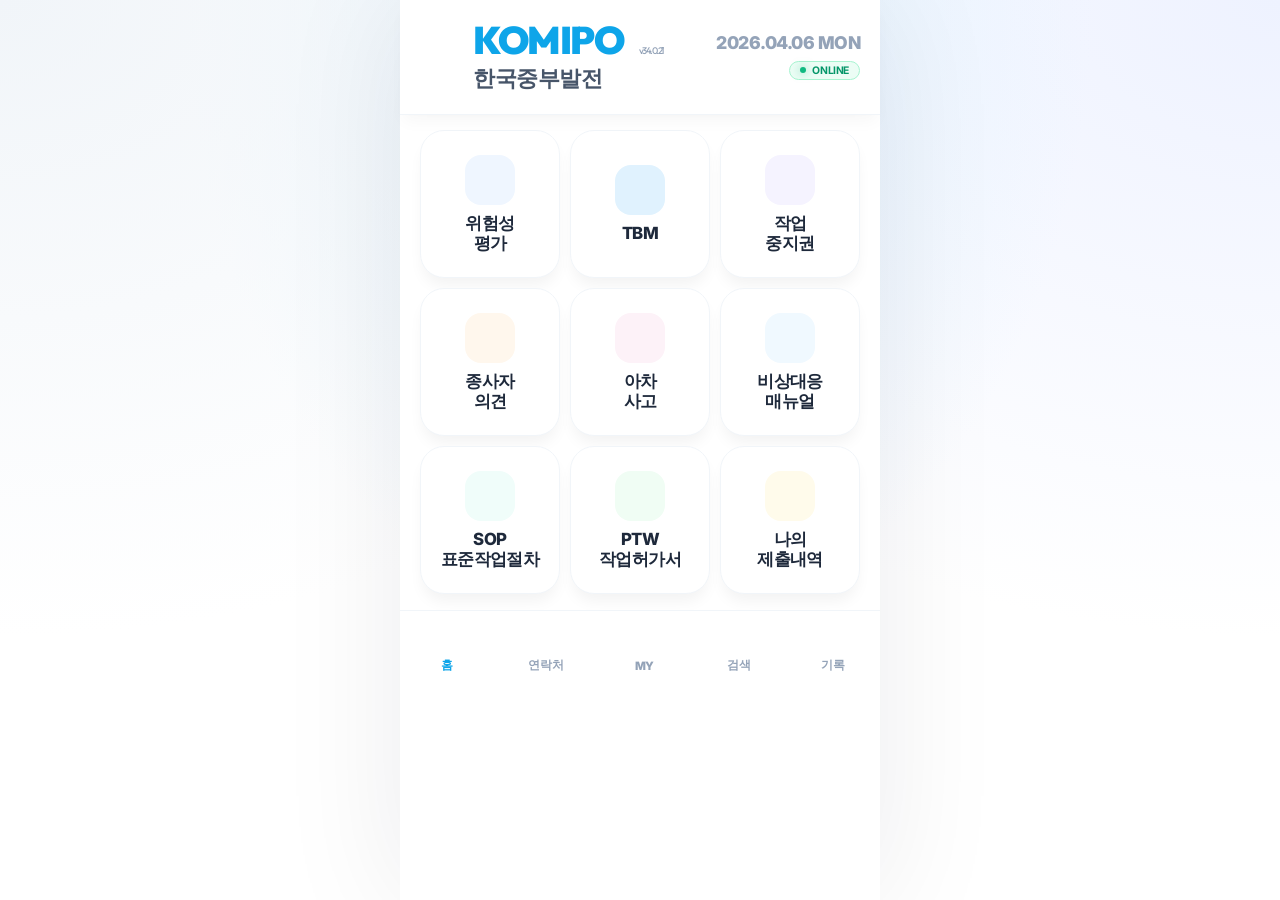
==== index.html @ 13772a58 "Fix: Duplicate preview items, logo alignment, and 9-card layout (v33.9.1)" ====
<!DOCTYPE html>
<html lang="ko">
<head>
    <meta charset="UTF-8">
    <meta name="viewport" content="width=device-width, initial-scale=1.0, maximum-scale=1.0, user-scalable=no">
    <title>KOMIPO | 스마트 안전 점검 시스템</title>
    
    <!-- SEO & Branding -->
    <meta name="description" content="한국중부발전 스마트 안전 점검 및 위험성 평가 시스템">
    <meta property="og:title" content="KOMIPO 스마트 안전 점검">
    <meta property="og:description" content="현장 중심의 실시간 위험성 평가 및 안전 조치 확인 시스템">
    <meta property="og:image" content="https://jungbu.vercel.app/assets/icon.png">
    <meta property="og:url" content="https://jungbu.vercel.app/">
    <meta name="theme-color" content="#00aeef">

    <!-- Icons -->
    <link rel="icon" type="image/png" href="assets/icon.png">
    <link rel="apple-touch-icon" href="assets/icon.png">

    <!-- Google Fonts -->
    <link href="https://fonts.googleapis.com/css2?family=Inter:wght@400;600&family=Outfit:wght@500;700&display=swap" rel="stylesheet">
    
    <!-- Lucide Icons -->
    <script src="https://unpkg.com/lucide@latest"></script>
    
    <!-- Signature Pad -->
    <script src="https://cdn.jsdelivr.net/npm/signature_pad@4.0.0/dist/signature_pad.umd.min.js"></script>
    
    <!-- PDF Export -->
    <script src="https://cdnjs.cloudflare.com/ajax/libs/html2pdf.js/0.10.1/html2pdf.bundle.min.js"></script>
    
    <link rel="stylesheet" href="style.css?v=33.9.1">
    <script src="app.js?v=33.9.1"></script>
</head>
<body>

    <div class="app-shell">
        <div class="mobile-frame">
            <!-- Header (Full Restoration v34.0.2) -->
            <header class="doing-header">
                <!-- Sync Loader Bar -->
                <div id="sync-status-area" class="sync-status-area">
                    <div id="sync-progress-bar" class="sync-progress-bar"></div>
                </div>
                
                <div class="logo-area" style="margin-left: 0;">
                    <h1 class="logo-main">KOMIPO <span class="header-v-label">v34.0.21</span></h1>
                    <p class="logo-sub">한국중부발전</p>
                </div>
                
                <div class="status-panel" style="display: flex; flex-direction: column; align-items: flex-end; gap: 8px;">
                    <div class="header-date" style="font-size: 1.1rem; font-weight: 850; color: #94a3b8; letter-spacing: -0.5px;">2026.04.06 MON</div>
                    <div id="status-indicator" class="status-indicator online">
                        <div class="dot"></div>
                        <span id="status-text">ONLINE</span>
                    </div>
                </div>
            </header>

            <!-- Main Content -->
            <main id="app">
            
            <!-- Progress Tracker -->
            <div id="stepper" class="stepper-container" style="display: none;">
                <div class="step-progress-bar">
                    <div class="progress-fill" id="progress-fill"></div>
                </div>
                <div class="step-nodes">
                    <div class="step-node active" data-step="1"><span>1</span><label>작업</label></div>
                    <div class="step-node" data-step="2"><span>2</span><label>위험</label></div>
                    <div class="step-node" data-step="3"><span>3</span><label>개선</label></div>
                    <div class="step-node" data-step="4"><span>4</span><label>서명</label></div>
                </div>
            </div>

            <!-- Dashboard Section -->
            <section id="dashboard" class="phase active">
                <!-- Visual Banner -->
                <div class="main-banner">
                    <img src="https://images.unsplash.com/photo-1542382257-80dedb725088?auto=format&fit=crop&q=80&w=600" alt="Power Plant">
                    <div class="banner-overlay">
                        <h2>안전모 미착용자!<br>사다리 작업금지!</h2>
                    </div>
                </div>

                <!-- Grid Menu -->
                <div class="doing-grid">
                    <div class="grid-card" onclick="switchPhase('step-choice')">
                        <div class="icon-box color-blue">
                            <i data-lucide="shield-alert"></i>
                        </div>
                        <span>위험성<br>평가</span>
                    </div>
                    <div class="grid-card" onclick="openTBMView()">
                        <div class="icon-box" style="background:#e0f2fe; color:#0369a1;">
                            <i data-lucide="message-square"></i>
                        </div>
                        <span>TBM</span>
                    </div>

                    <div class="grid-card">
                        <div class="icon-box color-purple">
                            <i data-lucide="clock"></i>
                        </div>
                        <span>작업<br>중지권</span>
                    </div>
                    <div class="grid-card">
                        <div class="icon-box color-orange">
                            <i data-lucide="users"></i>
                        </div>
                        <span>종사자<br>의견</span>
                    </div>
                    <div class="grid-card">
                        <div class="icon-box color-pink-light">
                            <i data-lucide="search"></i>
                        </div>
                        <span>아차<br>사고</span>
                    </div>
                    <div class="grid-card">
                        <div class="icon-box color-blue-light">
                            <i data-lucide="git-branch"></i>
                        </div>
                        <span>비상대응<br>매뉴얼</span>
                    </div>
                    <div class="grid-card">
                        <div class="icon-box color-teal">
                            <i data-lucide="folder"></i>
                        </div>
                        <span>SOP<br>표준작업절차</span>
                    </div>
                    <div class="grid-card">
                        <div class="icon-box color-green">
                            <i data-lucide="monitor"></i>
                        </div>
                        <span>PTW<br>작업허가서</span>
                    </div>
                    <div class="grid-card" onclick="switchPhase('step-history')">
                        <div class="icon-box color-orange-light">
                             <i data-lucide="history"></i>
                        </div>
                        <span>나의<br>제출내역</span>
                    </div>
                </div>
            </section>
            
            <!-- Phase 0: Choice (Conduct vs Results) -->
            <section id="step-choice" class="phase">
                <div class="section-header">
                    <h2>위험성평가</h2>
                    <p>수행하실 업무를 선택해 주세요.</p>
                </div>
                
                <div style="display: flex; flex-direction: column; gap: 1.25rem; margin-top: 2rem;">
                    <button class="btn-choice-card assessment" onclick="startAssessment()">
                        <div class="icon-box color-blue" style="background: #e0f2fe; color: #0369a1;">
                            <i data-lucide="edit-3"></i>
                        </div>
                        <div style="text-align: left;">
                            <div style="font-weight: 900; font-size: 1.2rem; color: var(--doing-indigo);">위험성평가 실시</div>
                            <div style="font-size: 0.85rem; color: #64748b; margin-top: 4px; font-weight: 600;">새로운 안전 점검을 시작합니다.</div>
                        </div>
                    </button>
                    
                    <button class="btn-choice-card results" onclick="openResultsView()">
                        <div class="icon-box color-green" style="background: #f0fdf4; color: #15803d;">
                            <i data-lucide="file-search"></i>
                        </div>
                        <div style="text-align: left;">
                            <div style="font-weight: 900; font-size: 1.2rem; color: var(--doing-success);">위험성평가 결과 조회</div>
                            <div style="font-size: 0.85rem; color: #64748b; margin-top: 4px; font-weight: 600;">기존에 제출된 데이터를 조회/출력합니다.</div>
                        </div>
                    </button>
                </div>

                <div style="margin-top: 2rem;">
                    <button class="btn btn-secondary" onclick="goHome()">이전단계</button>
                </div>
            </section>



            <!-- Phase 1: User & Task Selection -->
            <section id="step-1" class="phase">
                <div class="section-header" id="step1-header">
                    <h2>평가자 정보 및 부서 선택</h2>
                    <p>먼저 성명을 입력하고 소속 부서를 선택하세요.</p>
                </div>

                <div class="worker-input-card" style="padding:1.5rem 0 !important; margin-bottom:1rem !important;">
                    <label class="ui-label" style="font-size:0.85rem; color:#64748b; font-weight:700; margin-bottom:8px; display:block;">평가자 성명 (다중 선택 가능)</label>
                    <div class="form-group dropdown-container" style="margin-bottom:0.75rem; display: flex; gap: 8px;">
                        <input type="text" id="worker-input" class="ui-input" style="height:52px; flex: 1;" placeholder="평가자 성명 입력" autocomplete="off">
                        <button type="button" id="add-worker-btn" class="btn btn-add">+ 추가</button>
                    </div>
                    <!-- 선택된 평가자 칩 리스트 -->
                    <div id="selected-workers-chips" style="display: flex; flex-wrap: wrap; gap: 8px; margin-top: 8px;"></div>
                </div>
                
                <div id="selection-container" class="selection-banner-list" style="margin-top: 0.5rem; display: flex; flex-direction: column; gap: 1rem;">
                    <!-- JS dynamic -->
                </div>

                <div class="btn-container adaptive" id="step1-home-btn" style="margin-top: 2rem;">
                    <button class="btn btn-secondary" onclick="handleStep1Back()">이전단계</button>
                </div>
            </section>

            <!-- Phase 2: Risk Checklist -->
            <section id="step-2" class="phase">
                <div class="section-header">
                    <h2 id="step2-title">위험 요인 및 대책 확인</h2>
                </div>

                
                <div class="checklist" id="risk-checklist"></div>

                <div id="incident-container" class="incident-card" style="display: none;">
                    <div class="incident-header">
                        <i data-lucide="alert-triangle"></i>
                        <span>유사 사고 사례 (Incident Case)</span>
                    </div>
                    <div class="incident-content" id="incident-content"></div>
                </div>

                <div id="next-action-container"></div>
            </section>

            <!-- Phase 3: Improvement & Photo -->
            <section id="step-improvement" class="phase">
                <div class="section-header">
                    <h2>개선 조치 및 사진</h2>
                    <p>평가가 완료되었습니다. 개선이 필요한 사항에 대해 사진과 의견을 남겨주세요.</p>
                </div>

                <div class="improvement-content-area" style="margin-top: 1rem;">
                    <!-- JS dynamic -->
                </div>
            </section>

            <!-- Phase 4: Digital Signature -->
            <section id="step-4" class="phase">
                <div class="section-header">
                    <h2>최종 결과 확인 및 서명</h2>
                    <p>아래 점검 결과를 최종 확인한 후 본인 서명을 완료해 주세요.</p>
                </div>
                
                <!-- [PREMIUM] 제출 전 점검 결과 미리보기 및 서명 섹션 -->
                <div class="section-label" style="display: flex; align-items: center; gap: 8px; margin-bottom: 1rem; font-weight: 800; color: var(--doing-indigo); padding-left: 5px;">
                    <i data-lucide="award" style="width:20px; height:20px;"></i> 최종 점검 결과 미리보기 (Preview)
                </div>

                <div id="preview-results-area" style="margin-bottom: 2.5rem; background: #fff; border-radius: 24px; border: 1.5px solid #f1f5f9; box-shadow: var(--shadow-sm); min-height: 100px; position: relative;">
                    <!-- [JS] 점검 내역 미리보기가 여기에 렌더링됨 -->
                    <div style="padding:60px; text-align:center; color:#94a3b8; font-weight: 700;">
                        <span class="loader-spinner" style="display:inline-block; animation: spin 2s linear infinite;">🔄</span>
                        <div style="margin-top:10px;">리포트를 생성 중입니다...</div>
                    </div>
                </div>

                <div class="certification-card" style="background: white; border-radius: 28px; padding: 1.75rem; border: 1.5px solid #f1f5f9; box-shadow: var(--shadow-lg); margin-bottom: 2rem; border-top: 6px solid var(--doing-indigo);">
                    <style>
                        .color-purple { background: #faf5ff; color: #a855f7 !important; }
                        .color-orange { background: #fff7ed; color: #f97316 !important; }
                        .color-red { background: #fef2f2; color: #ef4444 !important; }
                        .color-gold { background: #fffbeb; color: #f59e0b !important; }
                        .doing-header {
    display: flex; justify-content: space-between; align-items: center;
    padding: 1.2rem 20px; /* Restored to perfect alignment with cards */
    margin-bottom: 0;
    position: sticky; top: 0; z-index: 1100;
    width: calc(100% + 40px); margin: 0 -20px 0 -20px;
    background: rgba(255, 255, 255, 0.95); backdrop-filter: blur(20px);
    border-bottom: 1.5px solid #f1f5f9;
    box-shadow: 0 10px 15px -3px rgba(0, 0, 0, 0.03), 0 4px 6px -4px rgba(0, 0, 0, 0.02);
}
                        .logo-area {
                            display: flex; flex-direction: column; gap: 2px;
                            align-items: flex-start; margin: 0; padding: 0;
                        }
                        .logo-main {
                            font-family: 'Outfit', sans-serif;
                            font-size: 2.4rem; /* Adjusted to be 'large' but not 'too big' */
                            font-weight: 950;
                            color: var(--doing-blue); letter-spacing: -1.5px;
                            margin: 0 !important; padding: 0 !important; line-height: 1.1;
                        }
                        .logo-sub {
                            font-size: 1.4rem; /* Adjusted to be 'large' but not 'too big' */
                            font-weight: 900; color: #475569;
                            margin: 0 !important; padding: 0 !important;
                            letter-spacing: -0.5px;
                        }
                        .grid-card span {
                            font-size: 1.05rem; /* Enlarged for better legibility */
                            font-weight: 800;
                            color: #1e293b;
                            line-height: 1.2;
                            letter-spacing: -0.6px;
                            text-align: center;
                        }
                        .grid-card {
                            background: #ffffff;
                            border: 1.5px solid #f1f5f9;
                            border-radius: 24px;
                            padding: 24px 10px;
                            display: flex;
                            flex-direction: column;
                            align-items: center;
                            justify-content: center;
                            transition: all 0.4s cubic-bezier(0.175, 0.885, 0.32, 1.275); /* Bouncy smooth transition */
                            box-shadow: 0 10px 15px -3px rgba(0, 0, 0, 0.05);
                            cursor: pointer;
                            position: relative;
                            overflow: hidden;
                        }
                        .grid-card:hover {
                            transform: translateY(-8px) scale(1.03);
                            border-color: #0ea5e9 !important;
                            box-shadow: 0 20px 40px rgba(14, 165, 233, 0.15);
                            background: #fbfdff;
                        }
                        .grid-card:hover .icon-box {
                            transform: scale(1.1) rotate(5deg);
                            filter: brightness(1.1);
                        }
                        .grid-card:active { transform: scale(0.95); }
                        .grid-card .icon-box {
                            width: 50px; height: 50px; border-radius: 16px;
                            display: flex; align-items: center; justify-content: center;
                            margin-bottom: 8px;
                            transition: all 0.3s ease;
                        }
                        /* 개선대책 컬러 로직: 안전조치와 동일하게 시작하며 클릭시만 빨간색 */
                        .measure-list.improvement .measure-item {
                            border: 1.5px solid #f1f5f9 !important;
                            background: #ffffff !important;
                            color: #1e293b !important; /* 기본은 무조건 검정 */
                            transition: all 0.2s ease;
                        }
                        .measure-list.improvement .measure-item.improved {
                            border-color: #fecaca !important;
                            background: #fff5f5 !important;
                            color: #ef4444 !important; /* 클릭 시에만 빨간색 */
                        }
                        .measure-list.improvement .measure-item.improved .m-checkbox.active-improve {
                            background: #ef4444 !important;
                            border-color: #ef4444 !important;
                        }
                        .measure-list.improvement .measure-item span { color: inherit !important; font-weight: 500 !important; }
                        .measure-list.improvement .measure-item.improved span { font-weight: 600 !important; }
                    </style>
                    <div style="display: flex; justify-content: space-between; align-items: center; margin-bottom: 1.25rem;">
                        <span style="font-size: 0.95rem; font-weight: 900; color: #1e293b; display: flex; align-items: center; gap: 8px;">
                            <i data-lucide="pen-tool" style="width:20px; color: var(--doing-indigo);"></i> 점검자 본인 확인 서명
                        </span>
                        <button class="btn btn-secondary btn-sm" id="clear-signature" 
                                style="padding: 6px 14px; font-size: 0.75rem; border-radius: 12px; background: #f8fafc; color: #64748b; border: 1px solid #e2e8f0; font-weight: 800; transition: 0.3s; cursor: pointer;">
                            서명 지우기
                        </button>
                    </div>

                    <div style="background: #fafafa; border: 2.5px dashed #e2e8f0; border-radius: 20px; position: relative; height: 260px; overflow: hidden; box-shadow: inset 0 2px 4px rgba(0,0,0,0.02);">
                        <canvas id="signature-pad" style="width: 100%; height: 100%; touch-action: none; cursor: url('https://cdn-icons-png.flaticon.com/512/0/80.png') 0 32, crosshair;"></canvas>
                        <div id="sig-placeholder" style="position: absolute; top: 50%; left: 50%; transform: translate(-50%, -50%); color: #cbd5e1; font-size: 1rem; pointer-events: none; font-weight: 800; letter-spacing: 1px; opacity: 0.6;">
                            이곳에 정자로 서명해 주세요
                        </div>
                    </div>
                    
                    <div style="background: #fdfdfd; border-radius: 16px; padding: 1rem; margin-top: 1.25rem; border: 1px solid #f1f5f9;">
                        <p style="font-size: 0.8rem; color: #64748b; margin: 0; text-align: center; font-weight: 600; line-height: 1.6;">
                            "위 본인은 한국중부발전(주)의 스마트 안전 규정을 준수하며,<br>
                            현장의 위험 요인 및 개선 대책 수립을 성실히 수행하였음을 확인합니다."
                        </p>
                    </div>
                </div>

                <div style="display: grid; grid-template-columns: 1fr 2fr; gap: 12px; margin-top: 1.5rem;">
                    <button class="btn" onclick="switchPhase('step-improvement')" 
                            style="background: #f1f5f9; color: #475569; height: 64px; border-radius: 20px; font-weight: 800; display: flex; align-items: center; justify-content: center; gap: 10px;">
                        <i data-lucide="arrow-left" style="width:20px;"></i> 이전단계
                    </button>
                    <button class="btn btn-primary" id="submit-btn" onclick="submitLog()" 
                            style="background: linear-gradient(135deg, var(--doing-blue) 0%, var(--doing-indigo) 100%); height: 64px; border-radius: 20px; font-weight: 900; font-size: 1.15rem; display: flex; align-items: center; justify-content: center; gap: 12px; box-shadow: var(--shadow-md); border: none;">
                        점검표 최종 제출 <i data-lucide="send-to-back" style="width:22px;"></i>
                    </button>
                </div>
            </section>

            <!-- Phase: Result Inquiry (New Premium Card Flow) -->
            <section id="step-results" class="phase">
                <div class="section-header">
                    <div style="display:flex; justify-content:space-between; align-items:center;">
                        <h2>위험성평가 결과 조회</h2>
                        <div id="result-badge-count" class="hi-badge" style="display:none;">0건</div>
                    </div>
                    <p id="result-status-text" style="font-size:0.85rem; color:#64748b; font-weight:600; margin-top:4px;">최근 점검 기록을 부서별/작업별로 조회합니다.</p>
                </div>
                
                <!-- Breadcrumb for Results Navigation -->
                <nav id="result-breadcrumb" style="display:none; margin-bottom:15px; background:#f8fafc; padding:10px 15px; border-radius:12px; border:1px solid #f1f5f9; font-size:0.85rem; font-weight:800; color:var(--doing-blue);">
                    <span id="breadcrumb-home" onclick="openResultsView()" style="cursor:pointer;">조회 홈</span>
                    <span id="breadcrumb-dept" style="display:none;"> > </span>
                </nav>

                <div id="result-selection-container" class="selection-banner-list">
                    <!-- Cards will be injected here (Dept -> Task -> Report) -->
                </div>

                <div id="result-detail-viewer" style="display:none;">
                    <div style="display:grid; grid-template-columns:1fr 1fr; gap:10px; margin-bottom:1.5rem;">
                        <button class="btn btn-primary" onclick="exportResultToPDF()" style="background:#e11d48; box-shadow:0 8px 15px rgba(225, 29, 72, 0.2); height:50px;">
                            <i data-lucide="download"></i> PDF
                        </button>
                        <button class="btn btn-secondary" id="back-to-list-btn" style="margin-top:0; height:50px;">
                            <i data-lucide="list"></i> 목록으로
                        </button>
                    </div>
                    <div id="pdf-content-area" style="background:white; border-radius:24px; padding:20px; border:1.8px solid #e2e8f0; min-height:400px; box-shadow:var(--shadow-lg);">
                        <!-- Detailed Card Report will be injected here -->
                    </div>
                </div>

                <div id="results-empty-state" style="display:none; padding:60px 20px; text-align:center; color:#94a3b8; background:white; border-radius:24px; border:1.5px dashed #e2e8f0; margin-top:20px;">
                    <i data-lucide="search-x" style="width:40px; height:40px; margin-bottom:12px;"></i>
                    <p style="font-weight:700;">해당 부서의 점검 기록이 없습니다.</p>
                </div>

                <div class="btn-container" style="margin-top:25px;">
                    <button class="btn btn-secondary" onclick="goHome()">메인 화면으로</button>
                </div>
            </section>

            <!-- Phase: Submission History -->
            <section id="step-history" class="phase">
                <div class="section-header">
                    <h2 id="history-title">위험성평가 제출 내역</h2>
                    <p id="history-subtitle">최근 기기에서 제출된 점검 리스트입니다.</p>
                </div>
                
                <div id="history-list-container" class="history-list-area">
                    <!-- JS dynamic -->
                </div>

                <div id="history-detail-container" class="history-detail-area" style="display: none;">
                    <div class="report-actions">
                        <button class="btn btn-secondary btn-sm" onclick="closeHistoryDetail()">목록으로 돌아가기</button>
                    </div>
                    <div id="report-view-content"></div>
                </div>

                <div class="btn-container">
                    <button class="btn btn-secondary" onclick="goHome()">메인 화면으로</button>
                </div>
            </section>

            <!-- Phase: TBM Check (New Module) -->
            <section id="step-tbm" class="phase">
                <div class="section-header">
                    <div style="display:flex; justify-content:space-between; align-items:center;">
                        <h2>현장 TBM 점검</h2>
                    </div>
                    <p id="tbm-status-text" style="font-size:0.85rem; color:#64748b; font-weight:600; margin-top:4px;">작업 시작 전 위험 요소를 다시 한번 확인합니다.</p>
                </div>
                
                <div id="tbm-selection-container" class="selection-banner-list">
                    <!-- Dept/Task selections -->
                </div>

                <div id="tbm-checklist-viewer" style="display:none;">
                    <div id="tbm-checklist-area" class="checklist">
                        <!-- Checklist items -->
                    </div>

                    <!-- TBM Footer Info: Inspector & Signature -->
                    <div class="tbm-footer-inputs" style="background:white; border-radius:24px; padding:20px; margin-top:20px; border:1.8px solid #f1f5f9;">
                        <div style="margin-bottom:15px;">
                            <label style="display:block; font-weight:800; color:#475569; font-size:0.85rem; margin-bottom:8px;">점검자 성명</label>
                            <input type="text" id="tbm-worker-name" placeholder="점검자 성명을 입력하세요" 
                                   style="width:100%; padding:14px; border-radius:12px; border:1.5px solid #e2e8f0; font-weight:700;">
                        </div>
                        <div>
                            <label style="display:block; font-weight:800; color:#475569; font-size:0.85rem; margin-bottom:8px;">점검자 서명</label>
                            <div style="border:1.5px solid #e2e8f0; border-radius:12px; overflow:hidden; background:#f8fafc;">
                                <canvas id="tbm-signature-pad" style="width:100%; height:150px; cursor:crosshair;"></canvas>
                            </div>
                            <button type="button" onclick="clearTBMSignature()" 
                                    style="margin-top:8px; background:none; border:none; color:#94a3b8; font-size:0.75rem; font-weight:700; cursor:pointer;">
                                <i data-lucide="rotate-ccw" style="width:12px; vertical-align:middle;"></i> 서명 지우기
                            </button>
                        </div>
                    </div>

                    <div class="btn-container" style="margin-top:30px; display:grid; grid-template-columns:1fr 2fr; gap:12px;">
                        <button class="btn btn-secondary" id="tbm-back-to-list-btn" style="margin-top:0;">
                            <i data-lucide="arrow-left"></i> 이전
                        </button>
                        <button class="btn btn-primary" onclick="submitTBM()" style="background:var(--doing-success); box-shadow:0 10px 20px rgba(16, 185, 129, 0.2);">
                            <i data-lucide="check-circle-2"></i> TBM 제출 및 종료
                        </button>
                    </div>
                </div>

                <div class="btn-container" id="tbm-footer-btns" style="margin-top:25px;">
                    <button class="btn btn-secondary" onclick="goHome()">메인 화면으로</button>
                </div>
            </section>

            <!-- [v30.1] Premium Success Phase -->
            <section id="step-success" class="phase">
                <div class="success-animation-container">
                    <div class="success-checkmark">
                        <i data-lucide="check"></i>
                    </div>
                    <div class="success-title">제출 완료!</div>
                    <div class="success-desc">
                        데이터가 구글 시트에 안전하게 전송되었습니다.<br>
                        꼼꼼한 점검 수고 많으셨습니다.
                    </div>
                    
                    <button class="btn btn-primary" onclick="goHome()" style="max-width:280px; margin:0 auto;">
                        <i data-lucide="layout-dashboard"></i> 대시보드로 돌아가기
                    </button>
                </div>
            </section>

            </main>

            <!-- Bottom Navigation -->
            <nav class="bottom-nav">
                <div class="nav-item active" onclick="goHome()">
                    <i data-lucide="home"></i>
                    <span>홈</span>
                </div>
                <div class="nav-item">
                    <i data-lucide="phone"></i>
                    <span>연락처</span>
                </div>
                <div class="nav-item">
                    <i data-lucide="user"></i>
                    <span>MY</span>
                </div>
                <div class="nav-item">
                    <i data-lucide="search"></i>
                    <span>검색</span>
                </div>
                <div class="nav-item" onclick="switchPhase('step-history')">
                    <i data-lucide="history"></i>
                    <span>기록</span>
                </div>
            </nav>

        </div> <!-- .mobile-frame -->
    </div> <!-- .app-shell -->

    <!-- Global Elements -->
    <div id="toast"></div>
    <div id="loading-overlay" class="overlay">
        <div class="loader"></div>
    </div>

    <script src="app.js?v=33.9.1"></script>
    <script src="tbm.js?v=33.9.1"></script>

</body>
</html>
---- style.css ----
@import url('https://fonts.googleapis.com/css2?family=Inter:wght@400;500;600;700;800&family=Outfit:wght@400;500;600;700;800;900&display=swap');

:root {
    --doing-indigo: #6366f1;
    --doing-indigo-glow: rgba(99, 102, 241, 0.4);
    --doing-blue: #0ea5e9;
    --doing-blue-glow: rgba(14, 165, 233, 0.3);
    --doing-purple: #a855f7;
    --doing-purple-glow: rgba(168, 85, 247, 0.4);
    --doing-accent: #f43f5e;
    --doing-success: #10b981;
    --doing-gold: #f59e0b;
    --bg-main: #f8fafc;
    --bg-glass: rgba(255, 255, 255, 0.85);
    --bg-glass-deep: rgba(255, 255, 255, 0.98);
    --bg-gradient: radial-gradient(at 0% 0%, #f1f5f9 0, transparent 50%), 
                  radial-gradient(at 50% 0%, #e0f2fe 0, transparent 50%), 
                  radial-gradient(at 100% 0%, #eef2ff 0, transparent 50%);
    --shadow-sm: 0 4px 10px rgba(0, 0, 0, 0.04);
    --shadow-md: 0 10px 25px -5px rgba(0, 0, 0, 0.08), 0 8px 10px -6px rgba(0, 0, 0, 0.05);
    --shadow-lg: 0 20px 50px -12px rgba(15, 23, 42, 0.12);
    --shadow-bloom: 0 20px 40px -10px var(--doing-indigo-glow);
    --shadow-premium: 0 15px 30px -10px rgba(79, 70, 229, 0.3);
    --radius-lg: 24px;
    --radius-xl: 32px;
}

* { margin: 0; padding: 0; box-sizing: border-box; -webkit-font-smoothing: antialiased; }

body {
    background: var(--bg-gradient);
    background-attachment: fixed;
    color: #1e293b;
    overflow-x: hidden;
    letter-spacing: -0.4px;
    font-family: 'Inter', Pretendard, sans-serif;
}

.app-shell { min-height: 100vh; display: flex; justify-content: center; }

.mobile-frame {
    width: 100%;
    max-width: 480px;
    background: var(--bg-glass-deep);
    /* [v26.3] GPU 부하 경감을 위해 프레임 블러 제거 (부드러운 스크롤 확보) */
    min-height: 100vh;
    position: relative;
    padding: 0 20px 120px 20px;
    box-shadow: 0 0 120px rgba(15, 23, 42, 0.08);
    touch-action: pan-y;
}

/* Header premium Style */
.doing-header {
    display: flex; justify-content: space-between; align-items: center;
    padding: 1.2rem 24px; margin-bottom: 0;
    position: sticky; top: 0; z-index: 1100;
    width: calc(100% + 40px); margin: 0 -20px 0 -20px;
    background: rgba(255, 255, 255, 0.95); backdrop-filter: blur(20px);
    border-bottom: 1.5px solid #f1f5f9;
    box-shadow: 0 10px 15px -3px rgba(0, 0, 0, 0.03), 0 4px 6px -4px rgba(0, 0, 0, 0.02);
}
.logo-main { font-family: 'Outfit', sans-serif; font-size: 1.6rem; font-weight: 950; color: var(--doing-blue); letter-spacing: -1px; }
.logo-sub { font-size: 0.75rem; font-weight: 800; color: #64748b; margin-left: 2px; }
.header-v-label { font-size: 0.6rem; color: #94a3b8; font-weight: 500; margin-left: 10px; }

/* Status Indicator v25.1 - Real-time Network Watcher */
.status-indicator {
    display: inline-flex;
    align-items: center;
    gap: 6px;
    padding: 2px 10px;
    border-radius: 20px;
    font-size: 0.65rem;
    font-weight: 700;
    background: #f1f5f9;
    color: #64748b;
    border: 1px solid #e2e8f0;
    transition: all 0.4s cubic-bezier(0.4, 0, 0.2, 1);
    margin-bottom: 2px !important;
}
.status-indicator .dot {
    width: 6px; height: 6px; border-radius: 50%;
    background: #94a3b8; transition: 0.3s;
}
.status-indicator.online { color: #059669; background: #ecfdf5; border: 1px solid #a7f3d0; }
.status-indicator.online .dot { background: #10b981; box-shadow: 0 0 10px rgba(16, 185, 129, 0.6); animation: pulse 2s infinite; }
.status-indicator.offline { color: #e11d48; background: #fff1f2; border: 1px solid #fecaca; }
.status-indicator.offline .dot { background: #f43f5e; box-shadow: 0 0 10px rgba(244, 63, 94, 0.4); }

@keyframes pulse {
    0% { transform: scale(1); opacity: 1; }
    50% { transform: scale(1.5); opacity: 0.6; }
    100% { transform: scale(1); opacity: 1; }
}

.header-date { font-size: 0.85rem; font-weight: 900; color: #cbd5e1; }


/* Dashboard Grid */
.main-banner { position: relative; width: calc(100% + 40px); margin: 0 -20px; height: 110px; overflow: hidden; border-radius: 0 0 32px 32px; }
.main-banner img { width: 100%; height: 100%; object-fit: cover; }
.banner-overlay { position: absolute; bottom: 12px; left: 24px; color: white; text-shadow: 0 2px 10px rgba(0,0,0,0.5); }
.banner-overlay h2 { font-size: 1.3rem; font-weight: 950; line-height: 1.25; }

.doing-grid { display: grid; grid-template-columns: repeat(3, 1fr); gap: 10px; padding: 15px 0; }
.grid-card {
    background: white; border-radius: 20px; padding: 0.9rem 0.4rem;
    display: flex; flex-direction: column; align-items: center; cursor: pointer;
    border: 1.5px solid #f8fafc; transition: 0.1s; box-shadow: var(--shadow-sm);
    will-change: transform;
}
.grid-card:active { transform: scale(0.97); }
.icon-box { width: 42px; height: 42px; border-radius: 12px; display: flex; align-items: center; justify-content: center; margin-bottom: 6px; color: white; }
.grid-card span { font-size: 0.72rem; font-weight: 800; color: #475569; text-align: center; line-height: 1.2; }

/* Section Header */
.section-header { margin: 15px 0 25px; }
.section-header h1 { color: var(--doing-blue); font-size: 1.8rem; font-weight: 900; letter-spacing: -1px; }
.section-header h1 span { font-size:0.6rem; color:#94a3b8; font-weight:400; letter-spacing:0; vertical-align:middle; }
.section-header p { font-size: 0.9rem; color: #64748b; font-weight: 600; margin-top: 4px; }

/* Phase Display Logic */
.phase { 
    display: none; 
    opacity: 0; 
    transform: translateY(10px); 
    transition: opacity 0.3s ease, transform 0.3s ease; 
}
.phase.active { 
    display: block; 
    opacity: 1; 
    transform: translateY(0);
}

/* UI Components */
.worker-input-card { background: white; border-radius: 20px; padding: 1.5rem; border: 1.5px solid #f1f5f9; margin-bottom: 20px; }
.ui-label { display: block; font-size: 0.85rem; font-weight: 900; color: #64748b; margin-bottom: 10px; }
.ui-input, .ui-select {
    width: 100%; height: 54px; border: 1.5px solid #e2e8f0; border-radius: 16px; 
    padding: 0 16px; font-size: 1.05rem; font-weight: 700; color: #1e293b; transition: 0.3s;
}
.ui-input:focus { border-color: var(--doing-blue); outline: none; box-shadow: 0 0 0 4px rgba(14, 165, 233, 0.1); }

/* Banners (Step List) */
.dept-banner-card {
    background: white; border-radius: 20px; padding: 1.25rem; margin-bottom: 15px;
    display: flex; align-items: center; border: 1.5px solid #f1f5f9; cursor: pointer; transition: 0.3s;
}
.dept-banner-card:active { transform: translateX(5px); background: #f8fafc; }
.dbc-icon { width: 44px; height: 44px; border-radius: 12px; background: #eff6ff; color: #3b82f6; display: flex; align-items: center; justify-content: center; margin-right: 15px; }
.dbc-text .title { font-weight: 900; font-size: 1.1rem; color: #1e293b; }

/* Checklist Item v25.0 */
.check-item {
    background: white; border-radius: 24px; padding: 1.5rem; margin-bottom: 15px;
    border: 1.5px solid #f1f5f9; box-shadow: var(--shadow-sm); cursor: pointer; transition: 0.4s;
}
.check-item.checked { border-color: var(--doing-blue); }
.check-item-header { display: flex; align-items: center; gap: 15px; }
.check-indicator { width: 24px; height: 24px; border: 2.5px solid #cbd5e1; border-radius: 8px; display: flex; align-items: center; justify-content: center; flex-shrink: 0; }
.check-item.checked .check-indicator { background: var(--doing-blue); border-color: var(--doing-blue); }
.check-indicator i { color: white; width: 14px; height: 14px; display: none; stroke-width: 4px; }
.check-item.checked .check-indicator i { display: block; }
.risk { font-weight: 900; font-size: 1.15rem; color: #1e293b; flex: 1; line-height: 1.35; }

.measure-container { max-height: 0; overflow: hidden; opacity: 0; transition: 0.4s; }
.check-item.expanded .measure-container { max-height: 2000px; opacity: 1; margin-top: 1.5rem; padding-top: 1.5rem; border-top: 1.2px dashed #e2e8f0; }

/* Phase Display Logic - [v26.3 Optimized] */
.phase { 
    display: none; 
    opacity: 0; 
    transition: opacity 0.25s ease; 
}
.phase.active { 
    display: block; 
    opacity: 1; 
}

/* Icon Box Color Utilities - Premium Palette */
.icon-box.color-blue { background: #eff6ff; color: #3b82f6; }
.icon-box.color-cyan { background: #ecfeff; color: #0891b2; }
.icon-box.color-purple { background: #f5f3ff; color: #8b5cf6; }
.icon-box.color-orange { background: #fff7ed; color: #f97316; }
.icon-box.color-pink-light { background: #fdf2f8; color: #db2777; }
.icon-box.color-blue-light { background: #f0f9ff; color: #0ea5e9; }
.icon-box.color-teal { background: #f0fdfa; color: #0d9488; }
.icon-box.color-green { background: #f0fdf4; color: #16a34a; }
.icon-box.color-orange-light { background: #fffbeb; color: #d97706; }

/* Buttons & Interactive Elements (Premium Update) */
.btn { 
    width: 100%; height: 60px; border-radius: 20px; border: none; 
    font-size: 1.15rem; font-weight: 950; cursor: pointer; 
    transition: all 0.4s cubic-bezier(0.175, 0.885, 0.32, 1.275); 
    display: flex; align-items: center; justify-content: center; gap: 10px;
    font-family: 'Outfit', sans-serif;
}

.btn-primary { 
    background: linear-gradient(135deg, var(--doing-blue) 0%, var(--doing-indigo) 100%); 
    color: white; 
    box-shadow: 0 10px 25px var(--doing-blue-glow); 
}
.btn-primary:hover { transform: translateY(-3px); box-shadow: 0 15px 35px var(--doing-blue-glow); }
.btn-primary:active { transform: scale(0.94); opacity: 0.9; }

.btn-secondary { 
    background: #f8fafc; 
    color: #475569; 
    border: 1.5px solid #e2e8f0; 
    height: 54px; 
    font-size: 0.95rem; 
    margin-top: 10px;
}
.btn-secondary:hover { background: #f1f5f9; border-color: #cbd5e1; transform: translateY(-2px); }

/* Premium Choice Cards */
.btn-choice-card {
    height: 110px; width: 100%; 
    display: flex; flex-direction: row; align-items: center; 
    justify-content: flex-start; gap: 20px; padding: 0 1.5rem; 
    background: white; cursor: pointer; border-radius: 24px; 
    box-shadow: var(--shadow-sm); border: 2px solid transparent;
    transition: all 0.4s cubic-bezier(0.165, 0.84, 0.44, 1);
}
.btn-choice-card:hover {
    transform: translateY(-5px);
    box-shadow: 0 20px 40px rgba(0,0,0,0.08);
}
.btn-choice-card.assessment { border-color: var(--doing-indigo); }
.btn-choice-card.results { border-color: var(--doing-success); }
.btn-choice-card .icon-box { width: 54px; height: 54px; flex-shrink: 0; border-radius: 16px; margin-bottom: 0; }

/* Dedicated "+ 추가" Style */
.btn-add {
    background: linear-gradient(135deg, #7c3aed 0%, #a855f7 100%);
    color: white;
    box-shadow: 0 10px 20px var(--doing-purple-glow);
    height: 52px;
    width: auto;
    padding: 0 25px;
    font-size: 1rem;
    border-radius: 16px;
}
.btn-add:hover { transform: translateY(-2px) scale(1.02); box-shadow: 0 15px 30px var(--doing-purple-glow); }
.btn-add:active { transform: scale(0.96); }

/* Banner Cards (Premium Floating Feel) */
.dept-banner-card {
    background: white; border-radius: 24px; padding: 1.4rem; margin-bottom: 18px;
    display: flex; align-items: center; border: 1px solid rgba(226, 232, 240, 0.6); 
    cursor: pointer; transition: all 0.4s cubic-bezier(0.165, 0.84, 0.44, 1);
    box-shadow: 0 4px 15px rgba(0,0,0,0.025);
}
.dept-banner-card:hover {
    transform: translateY(-5px) scale(1.02);
    box-shadow: 0 20px 40px rgba(0,0,0,0.05);
    border-color: var(--doing-blue);
}
.dept-banner-card:active { transform: scale(0.98); }

/* Premium Task Banner Cards (v25.2-high-quality) */
.task-banner-card {
    background: white; border-radius: 24px; padding: 1.6rem 1.4rem; margin-bottom: 18px;
    display: flex; align-items: center; border: 1px solid rgba(226, 232, 240, 0.7); 
    cursor: pointer; transition: all 0.45s cubic-bezier(0.165, 0.84, 0.44, 1);
    box-shadow: 0 4px 10px rgba(0,0,0,0.02);
    position: relative; overflow: hidden;
}
.task-banner-card::before {
    content: ''; position: absolute; top: 0; left: 0; width: 4px; height: 100%;
    background: var(--doing-blue); opacity: 0; transition: 0.3s;
}
.task-banner-card:hover {
    transform: translateY(-6px) scale(1.02);
    box-shadow: 0 25px 50px -12px rgba(0,0,0,0.06);
    border-color: var(--doing-blue);
}
.task-banner-card:hover::before { opacity: 1; }
.task-banner-card:active { transform: scale(0.975); opacity: 0.95; }

.tbc-icon {
    width: 52px; height: 52px; border-radius: 16px; 
    background: #f0f9ff; color: #0284c7; 
    display: flex; align-items: center; justify-content: center; 
    margin-right: 18px; transition: 0.3s;
    box-shadow: inset 0 2px 4px rgba(0,0,0,0.02);
}
.task-banner-card:hover .tbc-icon { background: var(--doing-blue); color: white; transform: rotate(-5deg); }

.tbc-text { flex: 1; display: flex; flex-direction: column; gap: 4px; }
.tbc-text .title { font-weight: 950; font-size: 1.15rem; color: #1e293b; letter-spacing: -0.5px; line-height: 1.3; }
.tbc-text .desc-tag { 
    font-size: 0.65rem; font-weight: 900; color: #6366f1; 
    background: #eef2ff; padding: 3px 10px; border-radius: 20px; 
    width: fit-content; text-transform: uppercase; letter-spacing: 0.5px;
}
.tbc-arrow { color: #cbd5e1; transition: 0.3s; width: 22px; height: 22px; }
.task-banner-card:hover .tbc-arrow { color: var(--doing-blue); transform: translateX(5px); }

/* Reporting v25.0 */
.hazard-report-card { background: white; border-radius: 20px; border: 1.8px solid #e2e8f0; margin-bottom: 1.25rem; overflow: hidden; box-shadow: var(--shadow-sm); }
.hazard-card-header { background: #f8fafc; padding: 14px 20px; font-weight: 900; color: #475569; border-bottom: 1.5px solid #f1f5f9; font-size: 0.95rem; }
.hazard-card-body { padding: 18px 20px; }
.section-label { font-size: 0.72rem; font-weight: 950; color: var(--doing-blue); text-transform: uppercase; margin-bottom: 7px; display: flex; align-items: center; gap: 5px; }
.section-content { font-size: 0.9rem; color: #1e293b; background: #f1f5f9; padding: 12px 15px; border-radius: 12px; line-height: 1.65; white-space: pre-line; font-weight: 500; }
.score-badge { padding: 4px 12px; border-radius: 12px; font-weight: 950; font-size: 0.85rem; display: inline-block; min-width: 36px; text-align: center; border: 1.5px solid transparent; }

/* Stepper */
.stepper-container { margin-bottom: 25px; }
.step-nodes { display: flex; justify-content: space-between; margin-bottom: 15px; position: relative; }
.step-node { display: flex; flex-direction: column; align-items: center; gap: 6px; z-index: 2; opacity: 0.4; }
.step-node.active { opacity: 1; }
.step-node span { width: 28px; height: 28px; background: #64748b; border-radius: 50%; color: white; display: flex; align-items: center; justify-content: center; font-size: 0.85rem; font-weight: 900; }
.step-node.active span { background: var(--doing-blue); box-shadow: 0 4px 10px rgba(14, 165, 233, 0.3); }
.step-progress-bar-container { height: 6px; background: #f1f5f9; border-radius: 10px; overflow: hidden; }
.step-progress-bar-fill { height: 100%; background: var(--doing-blue); transition: 0.5s cubic-bezier(0.4, 0, 0.2, 1); width: 25%; }

/* Signature */
.signature-container { border: 2px solid #f1f5f9; border-radius: 20px; background: #f8fafc; overflow: hidden; margin-bottom: 15px; height: 200px; }
#signature-pad { width: 100%; height: 100%; touch-action: none; cursor: crosshair; }

/* Universal Utils */
#toast { position: fixed; bottom: 100px; left: 50%; transform: translateX(-50%); background: #1e293b; color: white; padding: 14px 28px; border-radius: 30px; font-weight: 800; z-index: 9999; display: none; }
#toast.show { display: block; animation: fadeInUp 0.4s cubic-bezier(0.165, 0.84, 0.44, 1); }
.overlay { position: fixed; top: 0; left: 0; right: 0; bottom: 0; background: rgba(255,255,255,0.85); backdrop-filter: blur(10px); display: none; align-items: center; justify-content: center; z-index: 8888; }
.overlay.active { display: flex; }
.loader { width: 48px; height: 48px; border: 5px solid #f1f5f9; border-top-color: var(--doing-blue); border-radius: 50%; animation: spin 0.8s linear infinite; }
@keyframes spin { 100% { transform: rotate(360deg); } }
@keyframes fadeInUp { from { opacity: 0; transform: translate(-50%, 20px); } to { opacity: 1; transform: translate(-50%, 0); } }

/* Results inquiry Table list */
.history-item { background: white; border-radius: 20px; padding: 1.5rem; border: 1.5px solid #f1f5f9; margin-bottom: 15px; box-shadow: var(--shadow-sm); cursor: pointer; }
.hi-header { display: flex; justify-content: space-between; align-items: center; margin-bottom: 10px; }
.hi-badge { padding: 4px 10px; background: #eff6ff; color: #3b82f6; border-radius: 8px; font-size: 0.75rem; font-weight: 900; }
.hi-title { font-size: 1.1rem; font-weight: 950; color: #1e293b; margin-bottom: 5px; }
.hi-footer { font-size: 0.8rem; color: #94a3b8; font-weight: 600; }

/* Bottom Nav glass Style - [v26.2 Fixed Support] */
.bottom-nav { 
    height: 80px; background: rgba(255, 255, 255, 0.95); backdrop-filter: blur(20px); 
    display: flex; justify-content: space-around; align-items: center; 
    border-top: 1.2px solid #f1f5f9;
    position: sticky; bottom: 0; z-index: 1200; width: calc(100% + 40px); margin: 0 -20px;
}
.nav-item { display: flex; flex-direction: column; align-items: center; color: #94a3b8; gap: 5px; cursor: pointer; transition: 0.3s; }
.nav-item:active { transform: scale(0.9); }
.nav-item.active { color: var(--doing-blue); }
.nav-item i { width: 26px; height: 26px; }
.nav-item span { font-size: 0.72rem; font-weight: 850; }
/* Measure List & Checkbox v25.2 (Premium Alignment) */
.measure-list { list-style: none; padding: 0; margin: 15px 0; }
.measure-item {
    display: flex; align-items: center; gap: 14px; 
    padding: 12px 18px; margin-bottom: 10px; border-radius: 16px; 
    background: #f8fafc; border: 1.2px solid transparent;
    cursor: pointer; transition: all 0.3s cubic-bezier(0.165, 0.84, 0.44, 1);
}
.measure-item:hover { background: #f1f5f9; transform: translateX(4px); }
.measure-item.checked { background: #eff6ff; border-color: rgba(14, 165, 233, 0.2); }
.measure-item.improved { background: #fff1f2; border-color: rgba(244, 63, 94, 0.15); }

.m-checkbox {
    width: 24px; height: 24px; border-radius: 8px; 
    border: 2px solid #cbd5e1; background: white;
    display: flex; align-items: center; justify-content: center; 
    flex-shrink: 0; transition: 0.3s cubic-bezier(0.175, 0.885, 0.32, 1.275);
}
.m-checkbox i { color: white; width: 14px; height: 14px; display: none; stroke-width: 4px; }

/* Active States */
.m-checkbox.active { background: var(--doing-blue); border-color: var(--doing-blue); box-shadow: 0 4px 10px var(--doing-blue-glow); }
.m-checkbox.active-improve { background: var(--doing-accent); border-color: var(--doing-accent); box-shadow: 0 4px 10px rgba(244, 63, 94, 0.3); }
.m-checkbox.active i, .m-checkbox.active-improve i { display: block; }

.measure-item.checked span { color: var(--doing-blue); font-weight: 850; }
.measure-item.improved span { color: var(--doing-accent); font-weight: 850; }

/* [v26.3] Premium Worker Selection Dropdown & Chips */
.worker-input-card { 
    position: relative; /* 자식 요소인 custom-dropdown의 absolute 위치 기준 */
}

.custom-dropdown {
    position: absolute;
    top: 100%;
    left: 0;
    width: 100%;
    max-height: 250px;
    overflow-y: auto;
    background: white;
    border: 2px solid var(--doing-blue);
    border-radius: 20px;
    box-shadow: 0 20px 50px rgba(15, 23, 42, 0.2);
    z-index: 2000;
    display: none;
    margin-top: 8px;
    -webkit-overflow-scrolling: touch;
}

.custom-dropdown.active { display: block; animation: dropdownPop 0.4s cubic-bezier(0.175, 0.885, 0.32, 1.275); }

@keyframes dropdownPop {
    from { opacity: 0; transform: translateY(-10px) scale(0.98); }
    to { opacity: 1; transform: translateY(0) scale(1); }
}

.dropdown-item {
    display: flex;
    align-items: center;
    gap: 14px;
    padding: 14px 18px;
    border-bottom: 1px solid #f1f5f9;
    cursor: pointer;
    transition: 0.3s;
}

.dropdown-item:last-child { border-bottom: none; }
.dropdown-item:hover { background: #f0f9ff; }
.dropdown-item:active { transform: scale(0.98); background: #e0f2fe; }

.dropdown-item i { color: var(--doing-blue); flex-shrink: 0; }
.dropdown-item span { font-size: 1rem; font-weight: 800; color: #1e293b; }
.dropdown-item .sub-info { 
    font-size: 0.75rem; 
    color: #94a3b8; 
    margin-left: auto; 
    font-weight: 700;
    background: #f8fafc;
    padding: 2px 8px;
    border-radius: 6px;
}

.assessor-chip {
    background: white !important;
    border: 1.5px solid #e2e8f0 !important;
    box-shadow: var(--shadow-sm);
    padding: 8px 16px !important;
    border-radius: 14px !important;
    margin-bottom: 4px;
}

.assessor-chip span { font-weight: 900 !important; font-size: 0.9rem !important; }
.assessor-chip button { transition: 0.2s; }
.assessor-chip button:hover { color: var(--doing-accent) !important; transform: scale(1.2); }
 
 /* [v26.1] Print Logic - 인쇄 시 보고서만 확실하게 출력되도록 초강력 모드 */
 @media print {
     /* 1. 모든 요소 일단 숨김 */
     * {
         visibility: hidden;
         -webkit-print-color-adjust: exact !important;
         print-color-adjust: exact !important;
     }
 
     /* 2. 필수 레이아웃 및 보고서 영역만 수심 */
     html, body, .app-shell, .mobile-frame, main, #app, 
     #step-results, #result-detail-viewer, #pdf-content-area,
     #step-4, #preview-results-area,
     #pdf-content-area *, #preview-results-area * {
         visibility: visible !important;
         display: block !important;
     }
 
     /* 3. 배경 및 그림자 제거 (잉크 절약 및 깔끔한 PDF) */
     body {
         background: white !important;
     }
 
     .app-shell, .mobile-frame {
         width: 100% !important;
         max-width: 100% !important;
         min-height: auto !important;
         box-shadow: none !important;
         padding: 0 !important;
         margin: 0 !important;
         background: white !important;
         border: none !important;
     }
 
     /* 4. 보고서 컨테이너를 페이지 최상단으로 이동 */
     #step-results, #step-4 {
         position: absolute !important;
         top: 0 !important;
         left: 0 !important;
         width: 100% !important;
     }
 
     #pdf-content-area, #preview-results-area {
         padding: 0 !important;
         margin: 0 !important;
         border: none !important;
     }
 
     /* 5. 페이지 넘김 최적화 */
     .step-group, .improvement-card, .hazard-report-card {
         page-break-inside: avoid;
         margin-bottom: 30px !important;
     }
     
     /* [v26.1] 인쇄 시 절대 보이지 않아야 할 요소들 (Force Hide) */
     .doing-header, .bottom-nav, .stepper-container, .btn-container, 
     .btn, .main-banner, .section-header, .hi-badge, 
     #back-to-list-btn, #step1-home-btn, #toast, .overlay {
         display: none !important;
         visibility: hidden !important;
     }
 }

/* [v30.1] Premium Success Animation */
.success-animation-container {
    display: flex;
    flex-direction: column;
    align-items: center;
    justify-content: center;
    padding: 60px 20px;
    text-align: center;
}

.success-checkmark {
    width: 100px;
    height: 100px;
    background: #10b981;
    border-radius: 50%;
    display: flex;
    align-items: center;
    justify-content: center;
    margin-bottom: 30px;
    box-shadow: 0 15px 35px rgba(16, 185, 129, 0.4);
    animation: checkmarkScale 0.6s cubic-bezier(0.175, 0.885, 0.32, 1.275) forwards;
    transform: scale(0);
}

.success-checkmark i {
    color: white;
    width: 60px;
    height: 60px;
    stroke-width: 4px;
}

.success-title {
    font-size: 1.8rem;
    font-weight: 950;
    color: #1e293b;
    margin-bottom: 15px;
    font-family: 'Outfit', sans-serif;
}

.success-desc {
    font-size: 1rem;
    color: #64748b;
    line-height: 1.6;
    margin-bottom: 40px;
    font-weight: 500;
}

@keyframes checkmarkScale {
    0% { transform: scale(0); opacity: 0; }
    100% { transform: scale(1); opacity: 1; }
}

@keyframes fadeIn {
    from { opacity: 0; transform: translateY(20px); }
    to { opacity: 1; transform: translateY(0); }
}

#step-success.active .success-animation-container {
    animation: fadeIn 0.8s ease-out;
}

/* [v33.8.0-PRO] Premium Large Card List (1-column) */
.compact-task-grid {
    display: flex;
    flex-direction: column;
    gap: 12px;
    margin-top: 1.25rem;
    padding-bottom: 2.5rem;
}

.compact-task-item {
    background: #ffffff;
    border: 1.5px solid #f1f5f9;
    border-radius: 20px;
    padding: 1.4rem 1.6rem;
    display: flex;
    align-items: center;
    justify-content: space-between;
    cursor: pointer;
    transition: all 0.25s cubic-bezier(0.175, 0.885, 0.32, 1.275);
    box-shadow: 0 4px 6px -1px rgba(0, 0, 0, 0.05);
    position: relative;
    overflow: hidden;
}

.compact-task-item::before {
    content: '';
    position: absolute;
    left: 0;
    top: 0;
    width: 6px;
    height: 100%;
    background: var(--doing-blue);
    opacity: 0;
    transition: 0.3s;
}

.compact-task-item:hover {
    transform: translateX(6px);
    border-color: var(--doing-blue);
    box-shadow: 0 10px 15px -3px rgba(0, 0, 0, 0.1);
}

.compact-task-item:hover::before {
    opacity: 1;
}

.compact-task-item:active {
    transform: scale(0.975);
}

.compact-task-item .title {
    font-size: 1.15rem;
    font-weight: 850;
    color: #1e293b;
    letter-spacing: -0.02em;
    flex: 1;
    line-height: 1.4;
}

.compact-task-item i {
    color: #cbd5e1;
    transition: 0.3s;
    width: 22px;
    height: 22px;
}

.compact-task-item:hover i {
    color: var(--doing-blue);
    transform: translateX(4px);
}

/* [v33.9.7-ULTIMATE] Premium Sync Loader (Minimalist) */
.sync-loader {
    position: absolute;
    bottom: 0;
    left: 0;
    width: 0%;
    height: 3px;
    background: linear-gradient(90deg, transparent, var(--doing-blue), #ffffff, var(--doing-blue), transparent);
    background-size: 200% 100%;
    z-index: 1300;
    transition: width 0.3s ease, opacity 0.3s ease;
    opacity: 0;
}

.sync-loader.active {
    width: 100%;
    opacity: 1;
    animation: syncScan 1.5s infinite linear;
}

@keyframes syncScan {
    0% { background-position: 200% 0; }
    100% { background-position: -200% 0; }
}

/* Remove legacy welcome/banner styles */
.welcome-overlay, .welcome-card, .main-banner { display: none !important; }
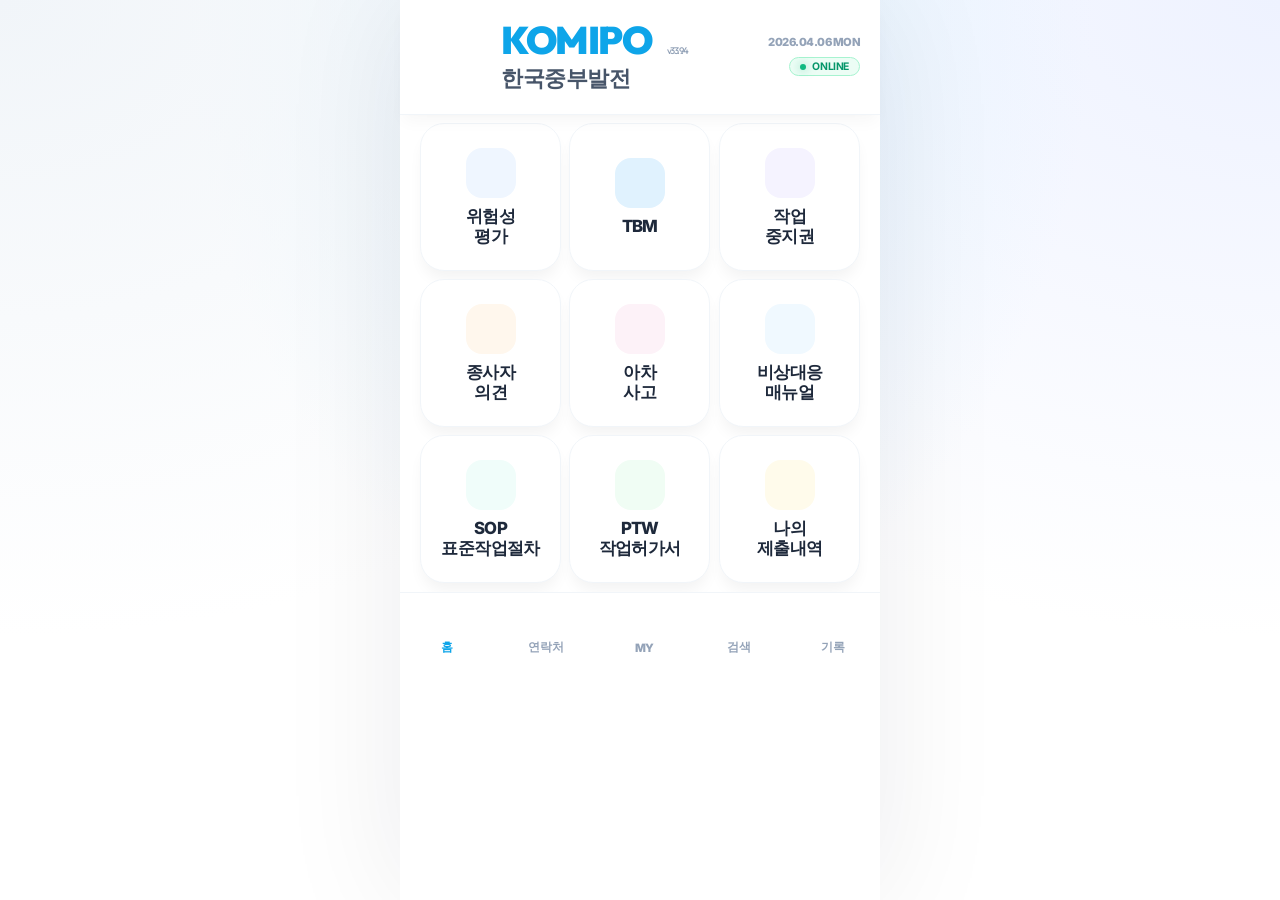
==== commit 8fafea38: "Final Fix: Preview duplication, header font, and dashboard layout optimized (v33.9.4)" ====
--- a/index.html
+++ b/index.html
@@ -29,8 +29,8 @@
     <!-- PDF Export -->
     <script src="https://cdnjs.cloudflare.com/ajax/libs/html2pdf.js/0.10.1/html2pdf.bundle.min.js"></script>
     
-    <link rel="stylesheet" href="style.css?v=33.9.1">
-    <script src="app.js?v=33.9.1"></script>
+    <link rel="stylesheet" href="style.css?v=33.9.4">
+    <script src="app.js?v=33.9.4"></script>
 </head>
 <body>
 
@@ -44,12 +44,12 @@
                 </div>
                 
                 <div class="logo-area" style="margin-left: 0;">
-                    <h1 class="logo-main">KOMIPO <span class="header-v-label">v34.0.21</span></h1>
+                    <h1 class="logo-main">KOMIPO <span class="header-v-label">v33.9.4</span></h1>
                     <p class="logo-sub">한국중부발전</p>
                 </div>
                 
                 <div class="status-panel" style="display: flex; flex-direction: column; align-items: flex-end; gap: 8px;">
-                    <div class="header-date" style="font-size: 1.1rem; font-weight: 850; color: #94a3b8; letter-spacing: -0.5px;">2026.04.06 MON</div>
+                    <div class="header-date" style="font-size: 0.7rem; font-weight: 850; color: #94a3b8; letter-spacing: -0.5px;">2026.04.06 MON</div>
                     <div id="status-indicator" class="status-indicator online">
                         <div class="dot"></div>
                         <span id="status-text">ONLINE</span>
@@ -558,8 +558,8 @@
         <div class="loader"></div>
     </div>
 
-    <script src="app.js?v=33.9.1"></script>
-    <script src="tbm.js?v=33.9.1"></script>
+    <script src="app.js?v=33.9.4"></script>
+    <script src="tbm.js?v=33.9.4"></script>
 
 </body>
 </html>
--- a/style.css
+++ b/style.css
@@ -103,16 +103,16 @@
 .banner-overlay { position: absolute; bottom: 12px; left: 24px; color: white; text-shadow: 0 2px 10px rgba(0,0,0,0.5); }
 .banner-overlay h2 { font-size: 1.3rem; font-weight: 950; line-height: 1.25; }
 
-.doing-grid { display: grid; grid-template-columns: repeat(3, 1fr); gap: 10px; padding: 15px 0; }
+.doing-grid { display: grid; grid-template-columns: repeat(3, 1fr); gap: 8px; padding: 8px 0; }
 .grid-card {
-    background: white; border-radius: 20px; padding: 0.9rem 0.4rem;
+    background: white; border-radius: 16px; padding: 0.75rem 0.3rem;
     display: flex; flex-direction: column; align-items: center; cursor: pointer;
     border: 1.5px solid #f8fafc; transition: 0.1s; box-shadow: var(--shadow-sm);
     will-change: transform;
 }
 .grid-card:active { transform: scale(0.97); }
-.icon-box { width: 42px; height: 42px; border-radius: 12px; display: flex; align-items: center; justify-content: center; margin-bottom: 6px; color: white; }
-.grid-card span { font-size: 0.72rem; font-weight: 800; color: #475569; text-align: center; line-height: 1.2; }
+.icon-box { width: 38px; height: 38px; border-radius: 12px; display: flex; align-items: center; justify-content: center; margin-bottom: 4px; color: white; }
+.grid-card span { font-size: 0.68rem; font-weight: 800; color: #475569; text-align: center; line-height: 1.15; }
 
 /* Section Header */
 .section-header { margin: 15px 0 25px; }
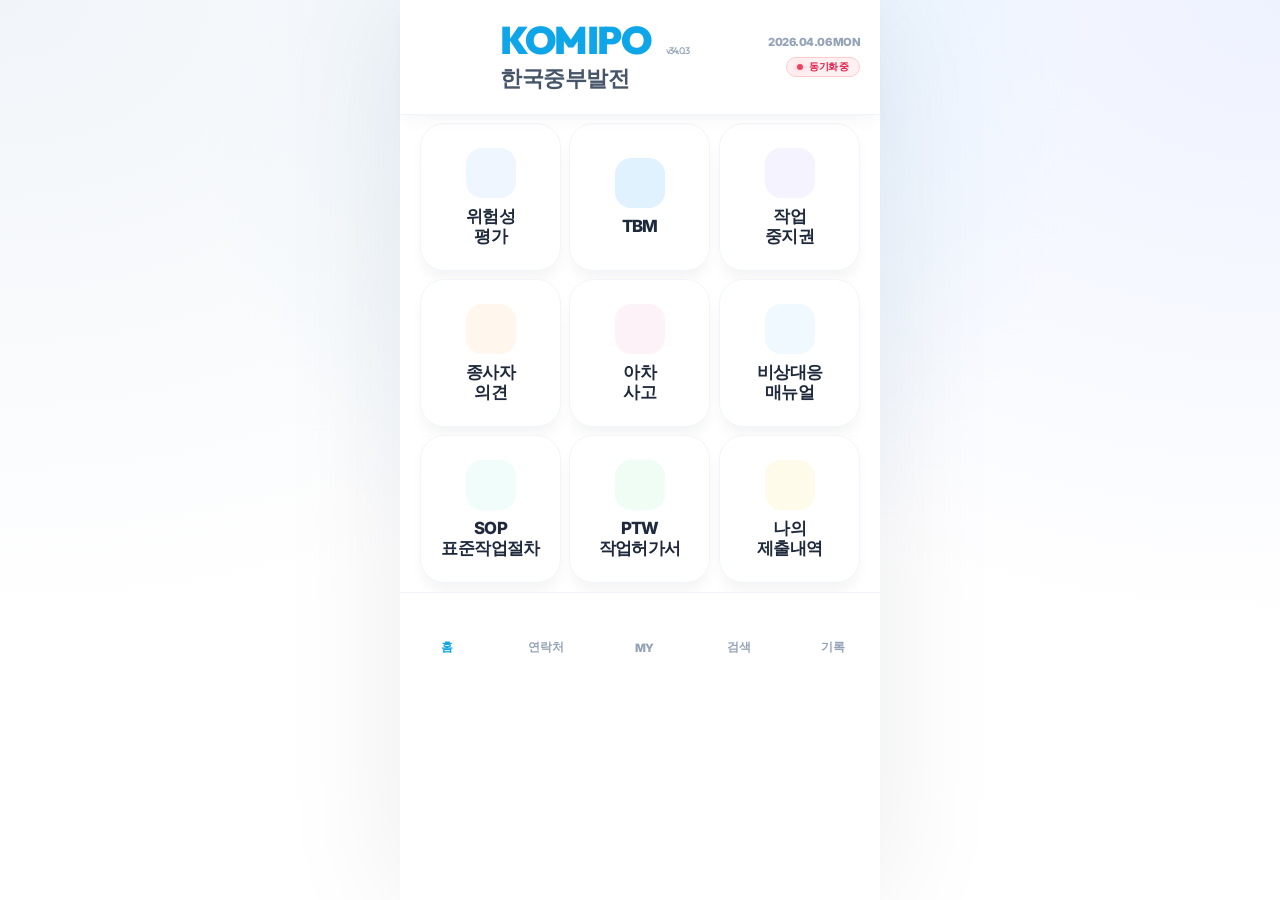
==== commit 8f76ea0d: "Deploy v34.1.7: Fixed navigation back-button, fixed frequency-severity independence, and preview fil" ====
--- a/index.html
+++ b/index.html
@@ -29,8 +29,7 @@
     <!-- PDF Export -->
     <script src="https://cdnjs.cloudflare.com/ajax/libs/html2pdf.js/0.10.1/html2pdf.bundle.min.js"></script>
     
-    <link rel="stylesheet" href="style.css?v=33.9.4">
-    <script src="app.js?v=33.9.4"></script>
+    <link rel="stylesheet" href="style.css?v=34.0.3">
 </head>
 <body>
 
@@ -44,7 +43,7 @@
                 </div>
                 
                 <div class="logo-area" style="margin-left: 0;">
-                    <h1 class="logo-main">KOMIPO <span class="header-v-label">v33.9.4</span></h1>
+                    <h1 class="logo-main">KOMIPO <span class="header-v-label">v34.0.3</span></h1>
                     <p class="logo-sub">한국중부발전</p>
                 </div>
                 
@@ -71,6 +70,13 @@
                     <div class="step-node" data-step="3"><span>3</span><label>개선</label></div>
                     <div class="step-node" data-step="4"><span>4</span><label>서명</label></div>
                 </div>
+                <!-- [NEW] Current Context Indicator -->
+                <div id="context-banner" style="display: none; background: rgba(224, 242, 254, 0.4); padding: 10px 14px; border-radius: 12px; margin-top: 18px; font-weight: 800; font-size: 0.85rem; border: 1.5px solid rgba(14, 165, 233, 0.15); align-items: center; justify-content: center; gap: 8px;">
+                    <i data-lucide="map-pin" style="width:16px; color:#0284c7;"></i>
+                    <span id="context-dept" style="color: #0369a1;">---</span> 
+                    <i data-lucide="chevron-right" style="width:14px; color:#7dd3fc;"></i> 
+                    <span id="context-task" style="color: #0c4a6e;">---</span>
+                </div>
             </div>
 
             <!-- Dashboard Section -->
@@ -182,18 +188,20 @@
             <!-- Phase 1: User & Task Selection -->
             <section id="step-1" class="phase">
                 <div class="section-header" id="step1-header">
-                    <h2>평가자 정보 및 부서 선택</h2>
-                    <p>먼저 성명을 입력하고 소속 부서를 선택하세요.</p>
-                </div>
-
-                <div class="worker-input-card" style="padding:1.5rem 0 !important; margin-bottom:1rem !important;">
-                    <label class="ui-label" style="font-size:0.85rem; color:#64748b; font-weight:700; margin-bottom:8px; display:block;">평가자 성명 (다중 선택 가능)</label>
-                    <div class="form-group dropdown-container" style="margin-bottom:0.75rem; display: flex; gap: 8px;">
-                        <input type="text" id="worker-input" class="ui-input" style="height:52px; flex: 1;" placeholder="평가자 성명 입력" autocomplete="off">
-                        <button type="button" id="add-worker-btn" class="btn btn-add">+ 추가</button>
-                    </div>
-                    <!-- 선택된 평가자 칩 리스트 -->
-                    <div id="selected-workers-chips" style="display: flex; flex-wrap: wrap; gap: 8px; margin-top: 8px;"></div>
+                    <h2>부서 선택</h2>
+                    <p>소속 부서를 선택하세요.</p>
+                </div>
+
+                <div id="worker-input-card-wrap" style="display: none;">
+                    <div class="worker-input-card" style="padding:1.5rem 0 !important; margin-bottom:1rem !important;">
+                        <label class="ui-label" style="font-size:0.85rem; color:#64748b; font-weight:700; margin-bottom:8px; display:block;">평가자 성명 (다중 선택 가능)</label>
+                        <div class="form-group dropdown-container" style="margin-bottom:0.75rem; display: flex; gap: 8px;">
+                            <input type="text" id="worker-input" class="ui-input" style="height:52px; flex: 1;" placeholder="평가자 성명 입력" autocomplete="off">
+                            <button type="button" id="add-worker-btn" class="btn btn-add">+ 추가</button>
+                        </div>
+                        <!-- 선택된 평가자 칩 리스트 -->
+                        <div id="selected-workers-chips" style="display: flex; flex-wrap: wrap; gap: 8px; margin-top: 8px;"></div>
+                    </div>
                 </div>
                 
                 <div id="selection-container" class="selection-banner-list" style="margin-top: 0.5rem; display: flex; flex-direction: column; gap: 1rem;">
@@ -513,6 +521,7 @@
                     </div>
                     <div class="success-title">제출 완료!</div>
                     <div class="success-desc">
+                        <strong id="success-task-name" style="display:block; font-size:1.15rem; color:#059669; font-weight:900; margin-bottom:10px; padding: 6px 12px; background: #ecfdf5; border-radius: 8px; border: 1px solid #a7f3d0;">작업명 없음</strong>
                         데이터가 구글 시트에 안전하게 전송되었습니다.<br>
                         꼼꼼한 점검 수고 많으셨습니다.
                     </div>
@@ -558,8 +567,8 @@
         <div class="loader"></div>
     </div>
 
-    <script src="app.js?v=33.9.4"></script>
-    <script src="tbm.js?v=33.9.4"></script>
+    <script src="app.js?v=34.0.3"></script>
+    <script src="tbm.js?v=34.0.3"></script>
 
 </body>
 </html>
--- a/style.css
+++ b/style.css
@@ -112,7 +112,7 @@
 }
 .grid-card:active { transform: scale(0.97); }
 .icon-box { width: 38px; height: 38px; border-radius: 12px; display: flex; align-items: center; justify-content: center; margin-bottom: 4px; color: white; }
-.grid-card span { font-size: 0.68rem; font-weight: 800; color: #475569; text-align: center; line-height: 1.15; }
+.grid-card span { font-size: 0.68rem; font-weight: 800; color: #475569; text-align: center; line-height: 1.25; word-break: keep-all; }
 
 /* Section Header */
 .section-header { margin: 15px 0 25px; }
@@ -135,7 +135,7 @@
 
 /* UI Components */
 .worker-input-card { background: white; border-radius: 20px; padding: 1.5rem; border: 1.5px solid #f1f5f9; margin-bottom: 20px; }
-.ui-label { display: block; font-size: 0.85rem; font-weight: 900; color: #64748b; margin-bottom: 10px; }
+.ui-label { display: block; font-size: 0.85rem; font-weight: 900; color: #64748b; margin-bottom: 10px; word-break: keep-all; }
 .ui-input, .ui-select {
     width: 100%; height: 54px; border: 1.5px solid #e2e8f0; border-radius: 16px; 
     padding: 0 16px; font-size: 1.05rem; font-weight: 700; color: #1e293b; transition: 0.3s;
@@ -149,7 +149,7 @@
 }
 .dept-banner-card:active { transform: translateX(5px); background: #f8fafc; }
 .dbc-icon { width: 44px; height: 44px; border-radius: 12px; background: #eff6ff; color: #3b82f6; display: flex; align-items: center; justify-content: center; margin-right: 15px; }
-.dbc-text .title { font-weight: 900; font-size: 1.1rem; color: #1e293b; }
+.dbc-text .title { font-weight: 900; font-size: 1.1rem; color: #1e293b; word-break: keep-all; line-height: 1.3; }
 
 /* Checklist Item v25.0 */
 .check-item {
@@ -162,7 +162,7 @@
 .check-item.checked .check-indicator { background: var(--doing-blue); border-color: var(--doing-blue); }
 .check-indicator i { color: white; width: 14px; height: 14px; display: none; stroke-width: 4px; }
 .check-item.checked .check-indicator i { display: block; }
-.risk { font-weight: 900; font-size: 1.15rem; color: #1e293b; flex: 1; line-height: 1.35; }
+.risk { font-weight: 900; font-size: 1.15rem; color: #1e293b; flex: 1; line-height: 1.35; word-break: keep-all; }
 
 .measure-container { max-height: 0; overflow: hidden; opacity: 0; transition: 0.4s; }
 .check-item.expanded .measure-container { max-height: 2000px; opacity: 1; margin-top: 1.5rem; padding-top: 1.5rem; border-top: 1.2px dashed #e2e8f0; }
@@ -196,6 +196,7 @@
     transition: all 0.4s cubic-bezier(0.175, 0.885, 0.32, 1.275); 
     display: flex; align-items: center; justify-content: center; gap: 10px;
     font-family: 'Outfit', sans-serif;
+    word-break: keep-all;
 }
 
 .btn-primary { 
@@ -300,12 +301,65 @@
 .tbc-arrow { color: #cbd5e1; transition: 0.3s; width: 22px; height: 22px; }
 .task-banner-card:hover .tbc-arrow { color: var(--doing-blue); transform: translateX(5px); }
 
+/* [v34.0.2] Phase Grid (Dashboard 9 Cards) */
+.phase-grid-container {
+    display: grid;
+    grid-template-columns: repeat(3, 1fr);
+    gap: 12px;
+    padding: 10px 0;
+    margin-top: 15px;
+}
+
+.phase-card {
+    background: white;
+    border-radius: 20px;
+    padding: 20px 10px;
+    display: flex;
+    flex-direction: column;
+    align-items: center;
+    justify-content: center;
+    gap: 12px;
+    border: 1.5px solid #f1f5f9;
+    box-shadow: var(--shadow-sm);
+    cursor: pointer;
+    transition: all 0.3s cubic-bezier(0.175, 0.885, 0.32, 1.275);
+}
+
+.phase-card:hover {
+    transform: translateY(-5px);
+    border-color: var(--doing-blue);
+    box-shadow: 0 15px 30px rgba(14, 165, 233, 0.1);
+}
+
+.phase-card:active {
+    transform: scale(0.95);
+}
+
+.phase-card .icon-box {
+    width: 48px;
+    height: 48px;
+    border-radius: 14px;
+    display: flex;
+    align-items: center;
+    justify-content: center;
+    margin-bottom: 0;
+}
+
+.phase-card span {
+    font-size: 0.78rem;
+    font-weight: 850;
+    color: #475569;
+    text-align: center;
+    word-break: keep-all;
+    line-height: 1.2;
+}
+
 /* Reporting v25.0 */
 .hazard-report-card { background: white; border-radius: 20px; border: 1.8px solid #e2e8f0; margin-bottom: 1.25rem; overflow: hidden; box-shadow: var(--shadow-sm); }
-.hazard-card-header { background: #f8fafc; padding: 14px 20px; font-weight: 900; color: #475569; border-bottom: 1.5px solid #f1f5f9; font-size: 0.95rem; }
+.hazard-card-header { background: #f8fafc; padding: 14px 20px; font-weight: 900; color: #475569; border-bottom: 1.5px solid #f1f5f9; font-size: 0.95rem; word-break: keep-all; }
 .hazard-card-body { padding: 18px 20px; }
 .section-label { font-size: 0.72rem; font-weight: 950; color: var(--doing-blue); text-transform: uppercase; margin-bottom: 7px; display: flex; align-items: center; gap: 5px; }
-.section-content { font-size: 0.9rem; color: #1e293b; background: #f1f5f9; padding: 12px 15px; border-radius: 12px; line-height: 1.65; white-space: pre-line; font-weight: 500; }
+.section-content { font-size: 0.9rem; color: #1e293b; background: #f1f5f9; padding: 12px 15px; border-radius: 12px; line-height: 1.65; white-space: pre-line; font-weight: 500; word-break: keep-all; }
 .score-badge { padding: 4px 12px; border-radius: 12px; font-weight: 950; font-size: 0.85rem; display: inline-block; min-width: 36px; text-align: center; border: 1.5px solid transparent; }
 
 /* Stepper */
@@ -349,7 +403,7 @@
 .nav-item:active { transform: scale(0.9); }
 .nav-item.active { color: var(--doing-blue); }
 .nav-item i { width: 26px; height: 26px; }
-.nav-item span { font-size: 0.72rem; font-weight: 850; }
+.nav-item span { font-size: 0.72rem; font-weight: 850; word-break: keep-all; }
 /* Measure List & Checkbox v25.2 (Premium Alignment) */
 .measure-list { list-style: none; padding: 0; margin: 15px 0; }
 .measure-item {
@@ -375,8 +429,9 @@
 .m-checkbox.active-improve { background: var(--doing-accent); border-color: var(--doing-accent); box-shadow: 0 4px 10px rgba(244, 63, 94, 0.3); }
 .m-checkbox.active i, .m-checkbox.active-improve i { display: block; }
 
-.measure-item.checked span { color: var(--doing-blue); font-weight: 850; }
-.measure-item.improved span { color: var(--doing-accent); font-weight: 850; }
+.measure-item.checked span { color: var(--doing-blue); font-weight: 850; word-break: keep-all; line-height: 1.4; }
+.measure-item.improved span { color: var(--doing-accent); font-weight: 850; word-break: keep-all; line-height: 1.4; }
+.measure-item span { word-break: keep-all; line-height: 1.4; }
 
 /* [v26.3] Premium Worker Selection Dropdown & Chips */
 .worker-input-card { 
@@ -627,6 +682,7 @@
     letter-spacing: -0.02em;
     flex: 1;
     line-height: 1.4;
+    word-break: keep-all;
 }
 
 .compact-task-item i {
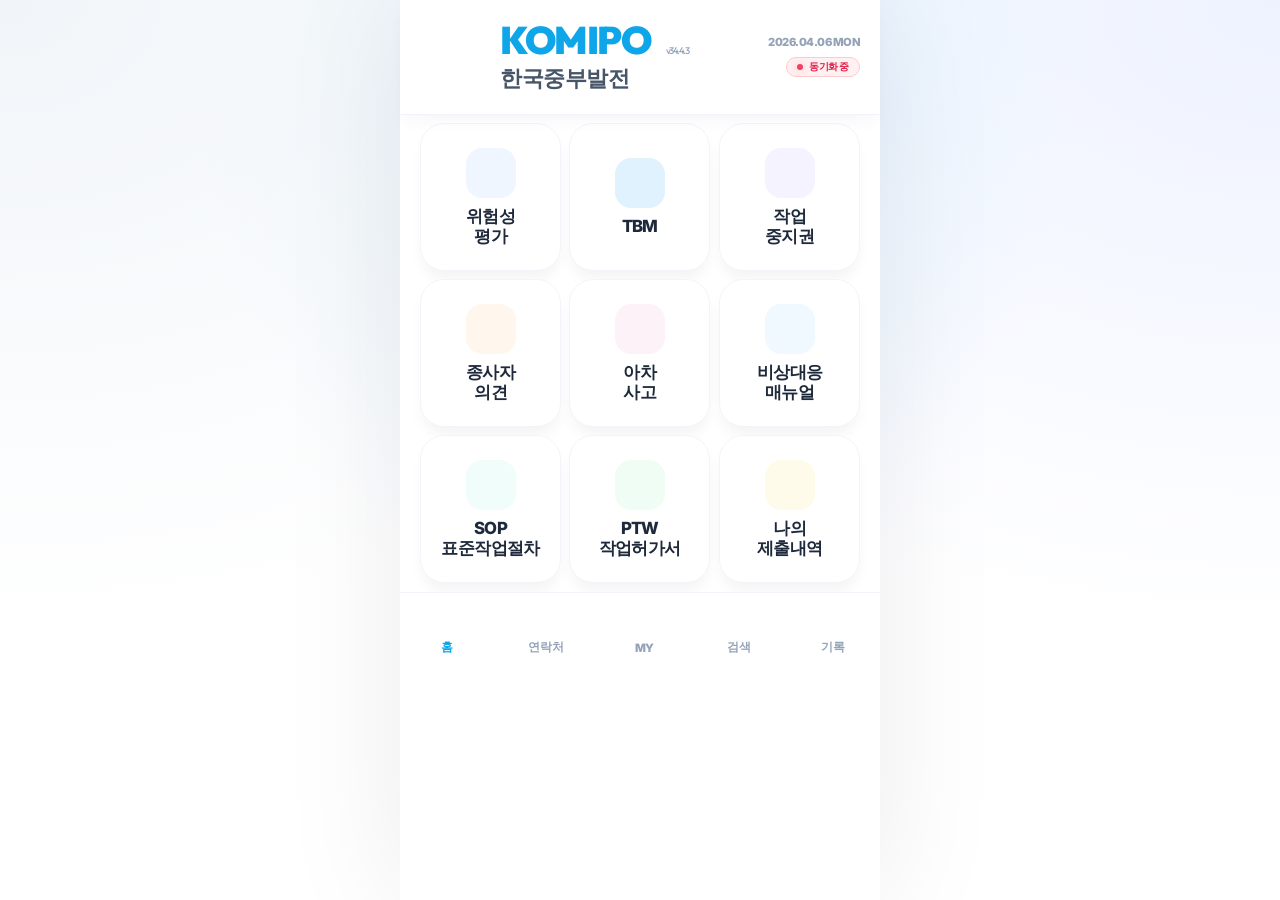
==== commit f4451267: "fix: 작업단계(step_name) 연동 오류 수정 및 v34.4.3 업데이트" ====
--- a/index.html
+++ b/index.html
@@ -43,7 +43,7 @@
                 </div>
                 
                 <div class="logo-area" style="margin-left: 0;">
-                    <h1 class="logo-main">KOMIPO <span class="header-v-label">v34.0.3</span></h1>
+                    <h1 class="logo-main">KOMIPO <span class="header-v-label">v34.4.3</span></h1>
                     <p class="logo-sub">한국중부발전</p>
                 </div>
                 
@@ -368,7 +368,16 @@
                     </div>
 
                     <div style="background: #fafafa; border: 2.5px dashed #e2e8f0; border-radius: 20px; position: relative; height: 260px; overflow: hidden; box-shadow: inset 0 2px 4px rgba(0,0,0,0.02);">
-                        <canvas id="signature-pad" style="width: 100%; height: 100%; touch-action: none; cursor: url('https://cdn-icons-png.flaticon.com/512/0/80.png') 0 32, crosshair;"></canvas>
+                        <div class="signature-wrapper" id="signature-wrapper-final">
+                            <div class="signature-overlay" id="signature-overlay-final" onclick="activateSignature('final')">
+                                <div class="overlay-text">
+                                    <i data-lucide="pen-tool"></i>
+                                    나의 서명 시작하기 (터치)
+                                </div>
+                                <div style="margin-top:10px; font-size:0.75rem; color:#94a3b8; font-weight:700;">평소에는 이 위를 밀어 스크롤 하세요</div>
+                            </div>
+                            <canvas id="signature-pad" style="width: 100%; height: 100%; touch-action: none; cursor: url('https://cdn-icons-png.flaticon.com/512/0/80.png') 0 32, crosshair;"></canvas>
+                        </div>
                         <div id="sig-placeholder" style="position: absolute; top: 50%; left: 50%; transform: translate(-50%, -50%); color: #cbd5e1; font-size: 1rem; pointer-events: none; font-weight: 800; letter-spacing: 1px; opacity: 0.6;">
                             이곳에 정자로 서명해 주세요
                         </div>
@@ -488,8 +497,16 @@
                         </div>
                         <div>
                             <label style="display:block; font-weight:800; color:#475569; font-size:0.85rem; margin-bottom:8px;">점검자 서명</label>
-                            <div style="border:1.5px solid #e2e8f0; border-radius:12px; overflow:hidden; background:#f8fafc;">
-                                <canvas id="tbm-signature-pad" style="width:100%; height:150px; cursor:crosshair;"></canvas>
+                            <div style="border:1.5px solid #e2e8f0; border-radius:12px; overflow:hidden; background:#f8fafc; position: relative;">
+                                <div class="signature-wrapper" id="signature-wrapper-tbm" style="height: 150px;">
+                                    <div class="signature-overlay" id="signature-overlay-tbm" onclick="activateSignature('tbm')">
+                                        <div class="overlay-text">
+                                            <i data-lucide="edit-3"></i>
+                                            TBM 서명 시작 (터치)
+                                        </div>
+                                    </div>
+                                    <canvas id="tbm-signature-pad" style="width:100%; height:150px; cursor:crosshair;"></canvas>
+                                </div>
                             </div>
                             <button type="button" onclick="clearTBMSignature()" 
                                     style="margin-top:8px; background:none; border:none; color:#94a3b8; font-size:0.75rem; font-weight:700; cursor:pointer;">
@@ -567,7 +584,7 @@
         <div class="loader"></div>
     </div>
 
-    <script src="app.js?v=34.0.3"></script>
+    <script src="app.js?v=34.4.3"></script>
     <script src="tbm.js?v=34.0.3"></script>
 
 </body>
--- a/style.css
+++ b/style.css
@@ -372,8 +372,52 @@
 .step-progress-bar-container { height: 6px; background: #f1f5f9; border-radius: 10px; overflow: hidden; }
 .step-progress-bar-fill { height: 100%; background: var(--doing-blue); transition: 0.5s cubic-bezier(0.4, 0, 0.2, 1); width: 25%; }
 
-/* Signature */
-.signature-container { border: 2px solid #f1f5f9; border-radius: 20px; background: #f8fafc; overflow: hidden; margin-bottom: 15px; height: 200px; }
+/* [v34.1.8] Signature Pad Scroll Protection */
+.signature-wrapper {
+    position: relative;
+    width: 100%;
+    height: 100%;
+    overflow: hidden;
+    touch-action: auto; /* 기본적으로 스크롤 허용 */
+}
+
+.signature-overlay {
+    position: absolute;
+    top: 0;
+    left: 0;
+    width: 100%;
+    height: 100%;
+    background: rgba(248, 250, 252, 0.4);
+    backdrop-filter: blur(2px);
+    display: flex;
+    flex-direction: column;
+    align-items: center;
+    justify-content: center;
+    z-index: 100;
+    cursor: pointer;
+    transition: all 0.3s ease;
+    border-radius: 18px;
+}
+
+.signature-overlay:active {
+    background: rgba(248, 250, 252, 0.6);
+}
+
+.signature-overlay .overlay-text {
+    background: white;
+    padding: 10px 20px;
+    border-radius: 100px;
+    font-weight: 900;
+    font-size: 0.9rem;
+    color: var(--doing-indigo);
+    box-shadow: var(--shadow-md);
+    display: flex;
+    align-items: center;
+    gap: 8px;
+    pointer-events: none;
+    border: 2px solid var(--doing-indigo);
+}
+
 #signature-pad { width: 100%; height: 100%; touch-action: none; cursor: crosshair; }
 
 /* Universal Utils */
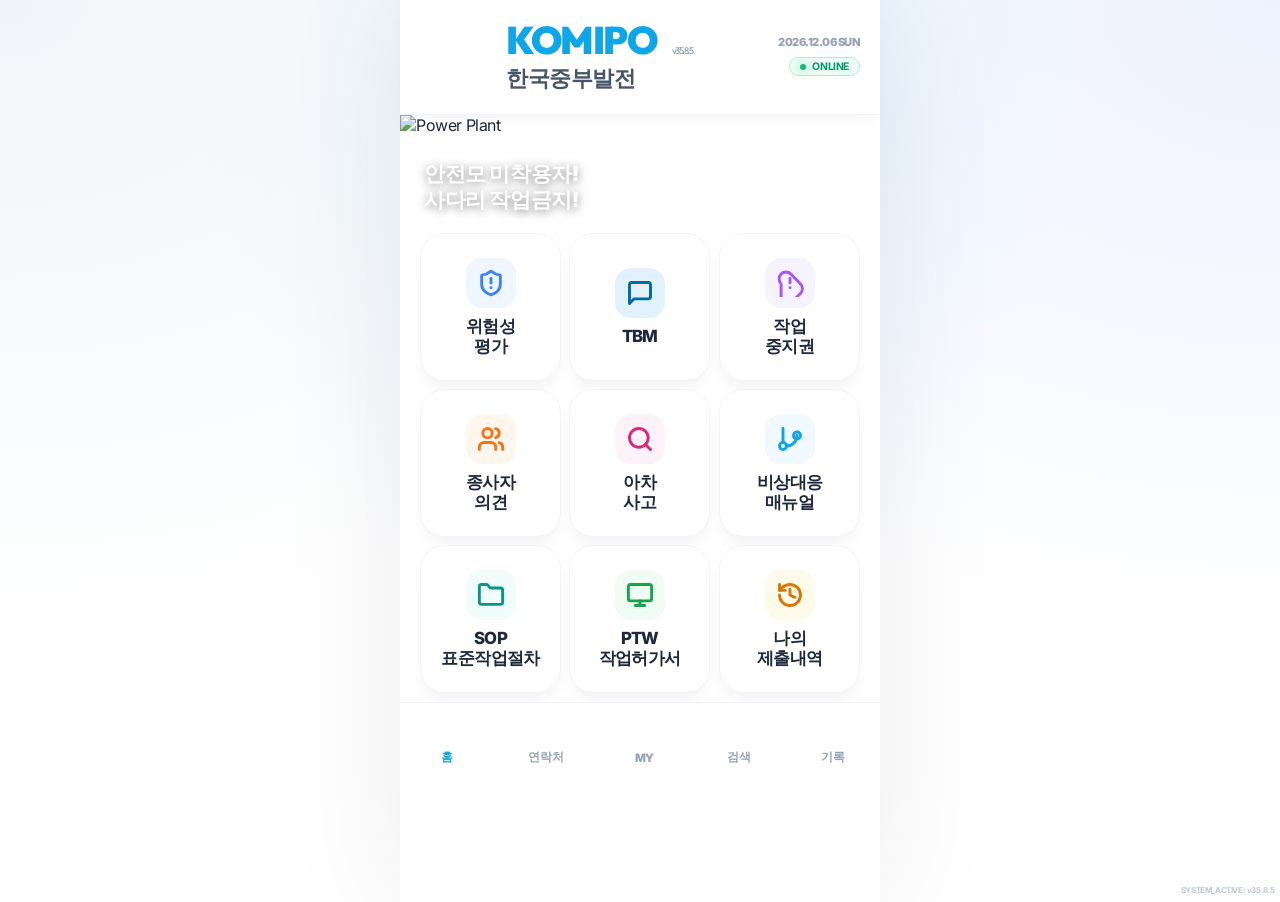
==== commit 4e36b0d3: "fix: Google Sheet Work Step blank issue (v35.8.8) and synchronization" ====
--- a/index.html
+++ b/index.html
@@ -3,10 +3,10 @@
 <head>
     <meta charset="UTF-8">
     <meta name="viewport" content="width=device-width, initial-scale=1.0, maximum-scale=1.0, user-scalable=no">
-    <title>KOMIPO | 스마트 안전 점검 시스템</title>
+    <title>KO-SFA | KOMIPO 스마트 안전점검 v35.8.5</title>
     
     <!-- SEO & Branding -->
-    <meta name="description" content="한국중부발전 스마트 안전 점검 및 위험성 평가 시스템">
+    <meta name="description" content="KOMIPO 스마트 안전점검 - ULTIMATE POWER v35.8.5">
     <meta property="og:title" content="KOMIPO 스마트 안전 점검">
     <meta property="og:description" content="현장 중심의 실시간 위험성 평가 및 안전 조치 확인 시스템">
     <meta property="og:image" content="https://jungbu.vercel.app/assets/icon.png">
@@ -29,8 +29,18 @@
     <!-- PDF Export -->
     <script src="https://cdnjs.cloudflare.com/ajax/libs/html2pdf.js/0.10.1/html2pdf.bundle.min.js"></script>
     
-    <link rel="stylesheet" href="style.css?v=34.0.3">
+    <script src="https://cdn.jsdelivr.net/npm/fetch-jsonp@1.1.3/build/fetch-jsonp.min.js"></script>
+    
+    <link rel="stylesheet" href="style.css?v=35.6.7">
+    
+    <!-- Critical Data (Native Loader) -->
+    <script src="master_data.js?v=35.8.5"></script>
+    <script src="pre_info_data.js?v=35.8.5"></script>
+
+
 </head>
+
+
 <body>
 
     <div class="app-shell">
@@ -43,12 +53,21 @@
                 </div>
                 
                 <div class="logo-area" style="margin-left: 0;">
-                    <h1 class="logo-main">KOMIPO <span class="header-v-label">v34.4.3</span></h1>
+                    <h1 class="logo-main">KOMIPO <span class="header-v-label">v35.8.5</span></h1>
                     <p class="logo-sub">한국중부발전</p>
                 </div>
+
+
+
+
+
+
+
+
+
                 
                 <div class="status-panel" style="display: flex; flex-direction: column; align-items: flex-end; gap: 8px;">
-                    <div class="header-date" style="font-size: 0.7rem; font-weight: 850; color: #94a3b8; letter-spacing: -0.5px;">2026.04.06 MON</div>
+                    <div class="header-date" style="font-size: 0.7rem; font-weight: 850; color: #94a3b8; letter-spacing: -0.5px;">2026.04.12 SUN</div>
                     <div id="status-indicator" class="status-indicator online">
                         <div class="dot"></div>
                         <span id="status-text">ONLINE</span>
@@ -70,17 +89,21 @@
                     <div class="step-node" data-step="3"><span>3</span><label>개선</label></div>
                     <div class="step-node" data-step="4"><span>4</span><label>서명</label></div>
                 </div>
-                <!-- [NEW] Current Context Indicator -->
-                <div id="context-banner" style="display: none; background: rgba(224, 242, 254, 0.4); padding: 10px 14px; border-radius: 12px; margin-top: 18px; font-weight: 800; font-size: 0.85rem; border: 1.5px solid rgba(14, 165, 233, 0.15); align-items: center; justify-content: center; gap: 8px;">
-                    <i data-lucide="map-pin" style="width:16px; color:#0284c7;"></i>
-                    <span id="context-dept" style="color: #0369a1;">---</span> 
-                    <i data-lucide="chevron-right" style="width:14px; color:#7dd3fc;"></i> 
-                    <span id="context-task" style="color: #0c4a6e;">---</span>
-                </div>
             </div>
 
+            <!-- [v35.8.5] 독립된 최단말 헤더 배너 (디자인 복구 완료) -->
+            <div id="context-banner" style="display: none; background: rgba(224, 242, 254, 0.5); padding: 12px 14px; border-radius: 12px; margin: 0 14px 18px 14px; font-weight: 800; font-size: 0.85rem; border: 1.8px solid rgba(14, 165, 233, 0.2); align-items: center; justify-content: center; gap: 8px; backdrop-filter: blur(8px);">
+
+                <i data-lucide="map-pin" style="width:16px; color:#0284c7;"></i>
+                <span id="context-dept" style="color: #0369a1;">---</span> 
+                <i id="context-separator" data-lucide="chevron-right" style="width:14px; color:#7dd3fc;"></i> 
+                <span id="context-task" style="color: #0c4a6e;">---</span>
+            </div>
+
+
+
             <!-- Dashboard Section -->
-            <section id="dashboard" class="phase active">
+            <section id="step-home" class="phase-section active">
                 <!-- Visual Banner -->
                 <div class="main-banner">
                     <img src="https://images.unsplash.com/photo-1542382257-80dedb725088?auto=format&fit=crop&q=80&w=600" alt="Power Plant">
@@ -89,60 +112,74 @@
                     </div>
                 </div>
 
+
+                <!-- [NEW] Draft Resume Area -->
+                <div id="draft-selection-container" style="display: none; padding: 0 20px; margin-bottom: 25px;">
+                    <div style="display: flex; justify-content: space-between; align-items: center; margin-bottom: 12px; padding-left: 5px;">
+                        <span style="font-size: 0.9rem; font-weight: 850; color: var(--doing-indigo); display: flex; align-items: center; gap: 6px;">
+                            <i data-lucide="clock-rewind" style="width:18px;"></i> 작성 중인 평가 이어하기
+                        </span>
+                        <span class="hi-badge" style="background: var(--doing-indigo); color: white; font-size: 0.65rem; padding: 2px 8px; border-radius: 20px;">DRAFT</span>
+                    </div>
+                    <div id="draft-list" class="horizontal-scroll-list" style="display: flex; gap: 12px; overflow-x: auto; padding-bottom: 10px; -webkit-overflow-scrolling: touch;">
+                        <!-- JS Dynamic -->
+                    </div>
+                </div>
+
                 <!-- Grid Menu -->
                 <div class="doing-grid">
-                    <div class="grid-card" onclick="switchPhase('step-choice')">
+                    <div class="grid-card" onclick="startAssessment()">
                         <div class="icon-box color-blue">
-                            <i data-lucide="shield-alert"></i>
+                            <svg xmlns="http://www.w3.org/2000/svg" width="24" height="24" viewBox="0 0 24 24" fill="none" stroke="currentColor" stroke-width="2.5" stroke-linecap="round" stroke-linejoin="round" class="lucide lucide-shield-alert"><path d="M20 13c0 5-3.5 7.5-7.66 8.95a1 1 0 0 1-.67-.01C7.5 20.5 4 18 4 13V6a1 1 0 0 1 1-1c2 0 4.5-1.2 6.24-2.72a1.17 1.17 0 0 1 1.52 0C14.5 3.8 17 5 19 5a1 1 0 0 1 1 1z"/><path d="M12 8v4"/><path d="M12 16h.01"/></svg>
                         </div>
                         <span>위험성<br>평가</span>
                     </div>
                     <div class="grid-card" onclick="openTBMView()">
                         <div class="icon-box" style="background:#e0f2fe; color:#0369a1;">
-                            <i data-lucide="message-square"></i>
+                            <svg xmlns="http://www.w3.org/2000/svg" width="24" height="24" viewBox="0 0 24 24" fill="none" stroke="currentColor" stroke-width="2.5" stroke-linecap="round" stroke-linejoin="round" class="lucide lucide-message-square"><path d="M21 15a2 2 0 0 1-2 2H7l-4 4V5a2 2 0 0 1 2-2h14a2 2 0 0 1 2 2z"/></svg>
                         </div>
                         <span>TBM</span>
                     </div>
 
                     <div class="grid-card">
                         <div class="icon-box color-purple">
-                            <i data-lucide="clock"></i>
+                            <svg xmlns="http://www.w3.org/2000/svg" width="24" height="24" viewBox="0 0 24 24" fill="none" stroke="currentColor" stroke-width="2.5" stroke-linecap="round" stroke-linejoin="round" class="lucide lucide-octagon-alert"><path d="M12 8v4"/><path d="M12 16h.01"/><path d="M4.352 4.352a5.83 5.83 0 0 1 8.293 0l8.293 8.293a5.83 5.83 0 0 1 0 8.293l-8.293 8.293a5.83 5.83 0 0 1-8.293 0L4.352 12.645a5.83 5.83 0 0 1 0-8.293z"/></svg>
                         </div>
                         <span>작업<br>중지권</span>
                     </div>
                     <div class="grid-card">
                         <div class="icon-box color-orange">
-                            <i data-lucide="users"></i>
+                            <svg xmlns="http://www.w3.org/2000/svg" width="24" height="24" viewBox="0 0 24 24" fill="none" stroke="currentColor" stroke-width="2.5" stroke-linecap="round" stroke-linejoin="round" class="lucide lucide-users"><path d="M16 21v-2a4 4 0 0 0-4-4H6a4 4 0 0 0-4 4v2"/><circle cx="9" cy="7" r="4"/><path d="M22 21v-2a4 4 0 0 0-3-3.87"/><path d="M16 3.13a4 4 0 0 1 0 7.75"/></svg>
                         </div>
                         <span>종사자<br>의견</span>
                     </div>
                     <div class="grid-card">
                         <div class="icon-box color-pink-light">
-                            <i data-lucide="search"></i>
+                            <svg xmlns="http://www.w3.org/2000/svg" width="24" height="24" viewBox="0 0 24 24" fill="none" stroke="currentColor" stroke-width="2.5" stroke-linecap="round" stroke-linejoin="round" class="lucide lucide-search"><circle cx="11" cy="11" r="8"/><path d="m21 21-4.3-4.3"/></svg>
                         </div>
                         <span>아차<br>사고</span>
                     </div>
                     <div class="grid-card">
                         <div class="icon-box color-blue-light">
-                            <i data-lucide="git-branch"></i>
+                            <svg xmlns="http://www.w3.org/2000/svg" width="24" height="24" viewBox="0 0 24 24" fill="none" stroke="currentColor" stroke-width="2.5" stroke-linecap="round" stroke-linejoin="round" class="lucide lucide-git-branch"><line x1="6" x2="6" y1="3" y2="15"/><circle cx="18" cy="9" r="3"/><circle cx="6" cy="18" r="3"/><path d="M18 9a9 9 0 0 1-9 9"/></svg>
                         </div>
                         <span>비상대응<br>매뉴얼</span>
                     </div>
                     <div class="grid-card">
                         <div class="icon-box color-teal">
-                            <i data-lucide="folder"></i>
+                            <svg xmlns="http://www.w3.org/2000/svg" width="24" height="24" viewBox="0 0 24 24" fill="none" stroke="currentColor" stroke-width="2.5" stroke-linecap="round" stroke-linejoin="round" class="lucide lucide-folder"><path d="M20 20a2 2 0 0 0 2-2V8a2 2 0 0 0-2-2h-7.9a2 2 0 0 1-1.69-.9L9.6 3.9A2 2 0 0 0 7.93 3H4a2 2 0 0 0-2 2v13a2 2 0 0 0 2 2z"/></svg>
                         </div>
                         <span>SOP<br>표준작업절차</span>
                     </div>
                     <div class="grid-card">
                         <div class="icon-box color-green">
-                            <i data-lucide="monitor"></i>
+                            <svg xmlns="http://www.w3.org/2000/svg" width="24" height="24" viewBox="0 0 24 24" fill="none" stroke="currentColor" stroke-width="2.5" stroke-linecap="round" stroke-linejoin="round" class="lucide lucide-monitor"><rect width="20" height="14" x="2" y="3" rx="2"/><line x1="8" x2="16" y1="21" y2="21"/><line x1="12" x2="12" y1="17" y2="21"/></svg>
                         </div>
                         <span>PTW<br>작업허가서</span>
                     </div>
                     <div class="grid-card" onclick="switchPhase('step-history')">
                         <div class="icon-box color-orange-light">
-                             <i data-lucide="history"></i>
+                             <svg xmlns="http://www.w3.org/2000/svg" width="24" height="24" viewBox="0 0 24 24" fill="none" stroke="currentColor" stroke-width="2.5" stroke-linecap="round" stroke-linejoin="round" class="lucide lucide-history"><path d="M3 12a9 9 0 1 0 9-9 9.75 9.75 0 0 0-6.74 2.74L3 8"/><path d="M3 3v5h5"/><path d="M12 7v5l4 2"/></svg>
                         </div>
                         <span>나의<br>제출내역</span>
                     </div>
@@ -150,7 +187,7 @@
             </section>
             
             <!-- Phase 0: Choice (Conduct vs Results) -->
-            <section id="step-choice" class="phase">
+            <section id="step-choice" class="phase-section">
                 <div class="section-header">
                     <h2>위험성평가</h2>
                     <p>수행하실 업무를 선택해 주세요.</p>
@@ -159,7 +196,7 @@
                 <div style="display: flex; flex-direction: column; gap: 1.25rem; margin-top: 2rem;">
                     <button class="btn-choice-card assessment" onclick="startAssessment()">
                         <div class="icon-box color-blue" style="background: #e0f2fe; color: #0369a1;">
-                            <i data-lucide="edit-3"></i>
+                            <svg xmlns="http://www.w3.org/2000/svg" width="28" height="28" viewBox="0 0 24 24" fill="none" stroke="currentColor" stroke-width="2.5" stroke-linecap="round" stroke-linejoin="round" class="lucide lucide-edit-3"><path d="M12 20h9"/><path d="M16.5 3.5a2.121 2.121 0 0 1 3 3L7 19l-4 1 1-4L16.5 3.5z"/></svg>
                         </div>
                         <div style="text-align: left;">
                             <div style="font-weight: 900; font-size: 1.2rem; color: var(--doing-indigo);">위험성평가 실시</div>
@@ -169,7 +206,7 @@
                     
                     <button class="btn-choice-card results" onclick="openResultsView()">
                         <div class="icon-box color-green" style="background: #f0fdf4; color: #15803d;">
-                            <i data-lucide="file-search"></i>
+                            <svg xmlns="http://www.w3.org/2000/svg" width="28" height="28" viewBox="0 0 24 24" fill="none" stroke="currentColor" stroke-width="2.5" stroke-linecap="round" stroke-linejoin="round" class="lucide lucide-file-search"><path d="M4 22V4a2 2 0 0 1 2-2h8.5L18 5.5V11"/><path d="M14 2v4h4"/><circle cx="10" cy="15" r="3"/><path d="m14 19 2-2"/></svg>
                         </div>
                         <div style="text-align: left;">
                             <div style="font-weight: 900; font-size: 1.2rem; color: var(--doing-success);">위험성평가 결과 조회</div>
@@ -186,26 +223,16 @@
 
 
             <!-- Phase 1: User & Task Selection -->
-            <section id="step-1" class="phase">
+            <section id="step-1" class="phase-section">
                 <div class="section-header" id="step1-header">
-                    <h2>부서 선택</h2>
-                    <p>소속 부서를 선택하세요.</p>
-                </div>
-
-                <div id="worker-input-card-wrap" style="display: none;">
-                    <div class="worker-input-card" style="padding:1.5rem 0 !important; margin-bottom:1rem !important;">
-                        <label class="ui-label" style="font-size:0.85rem; color:#64748b; font-weight:700; margin-bottom:8px; display:block;">평가자 성명 (다중 선택 가능)</label>
-                        <div class="form-group dropdown-container" style="margin-bottom:0.75rem; display: flex; gap: 8px;">
-                            <input type="text" id="worker-input" class="ui-input" style="height:52px; flex: 1;" placeholder="평가자 성명 입력" autocomplete="off">
-                            <button type="button" id="add-worker-btn" class="btn btn-add">+ 추가</button>
-                        </div>
-                        <!-- 선택된 평가자 칩 리스트 -->
-                        <div id="selected-workers-chips" style="display: flex; flex-wrap: wrap; gap: 8px; margin-top: 8px;"></div>
-                    </div>
-                </div>
+                    <h2>설비 분류 선택</h2>
+                    <p>점검할 설비 또는 작업 분류를 선택하세요.</p>
+                </div>
+
+
                 
                 <div id="selection-container" class="selection-banner-list" style="margin-top: 0.5rem; display: flex; flex-direction: column; gap: 1rem;">
-                    <!-- JS dynamic -->
+                    <!-- 설비 분류 선택 리스트 -->
                 </div>
 
                 <div class="btn-container adaptive" id="step1-home-btn" style="margin-top: 2rem;">
@@ -213,8 +240,58 @@
                 </div>
             </section>
 
+            <!-- Phase 1-2: Task Selection (New in v34.7.0) -->
+            <section id="step-tasks" class="phase-section">
+                <div class="section-header" id="step-tasks-header">
+                    <h2>작업 선택</h2>
+                    <p>진행 중인 작업을 선택해 주세요.</p>
+                </div>
+                <div id="task-selection-container" class="selection-banner-list" style="margin-top: 0.5rem; display: flex; flex-direction: column; gap: 1rem;">
+                    <!-- 작업 선택 리스트 (JS dynamic) -->
+                </div>
+                <div class="btn-container">
+                    <button class="btn btn-secondary" onclick="switchPhase('step-1')">이전단계</button>
+                </div>
+            </section>
+
+            <!-- Phase 1-5: Evaluator & Reference (v35.6.8) -->
+            <section id="step-evaluators" class="phase-section">
+                <div class="section-header">
+                    <h2>평가 참여자 및 사전 정보</h2>
+                    <p>점검에 참여하는 인원을 입력하고 작업 관련 사전 정보를 확인하세요.</p>
+                </div>
+
+                <div class="worker-input-card" style="background:white; border-radius:24px; padding:1.5rem; border:1.5px solid #f1f5f9; box-shadow: var(--shadow-sm); margin-bottom: 20px;">
+                    <label class="ui-label" style="font-size:0.85rem; color:#64748b; font-weight:700; margin-bottom:12px; display:block;">평가 참여자 성명 (추가 버튼 클릭)</label>
+                    <div class="form-group" style="display: flex; gap: 8px; margin-bottom: 12px;">
+                        <input type="text" id="worker-input" class="ui-input" style="height:56px; flex: 1; border-radius:14px;" placeholder="참여자 이름 입력 (예: 홍길동)" autocomplete="off">
+                        <button type="button" class="btn btn-primary" onclick="addWorker()" style="width: 80px; height: 56px; border-radius:14px; padding:0;">+ 추가</button>
+                    </div>
+                    <!-- 선택된 평가자 칩 리스트 -->
+                    <div id="selected-workers-chips" style="display: flex; flex-wrap: wrap; gap: 8px;"></div>
+                </div>
+
+                <!-- 사전 정보 참고 카드 -->
+                <div id="reference-info-card" class="incident-card" style="background:#f8fafc; border:1.5px solid #e2e8f0; display:block !important;">
+                    <div class="incident-header" style="background:#f1f5f9; border-bottom:1.5px solid #e2e8f0; padding:12px 18px;">
+                        <i data-lucide="book-open" style="color:var(--doing-blue);"></i>
+                        <span style="color:#475569; font-weight:900;">작업별 사전 정보 (참고자료)</span>
+                    </div>
+                    <div id="reference-info-content" style="padding:20px; color:#1e293b;">
+                        <!-- JS Dynamic Content -->
+                        <div style="text-align:center; padding:20px; color:#94a3b8;">작업 선택 정보 불러오는 중...</div>
+                    </div>
+                </div>
+
+                <div style="display:grid; grid-template-columns: 1fr 2fr; gap:12px; margin-top:2rem;">
+                    <button class="btn btn-secondary" onclick="switchPhase('step-tasks')" style="height:64px; border-radius:18px; font-weight:800;">이전단계</button>
+                    <button class="btn btn-primary" onclick="goAssessment()" style="height:64px; border-radius:18px; font-weight:900;">위험성평가 시작 <i data-lucide="arrow-right"></i></button>
+                </div>
+            </section>
+
+
             <!-- Phase 2: Risk Checklist -->
-            <section id="step-2" class="phase">
+            <section id="step-2" class="phase-section">
                 <div class="section-header">
                     <h2 id="step2-title">위험 요인 및 대책 확인</h2>
                 </div>
@@ -234,7 +311,7 @@
             </section>
 
             <!-- Phase 3: Improvement & Photo -->
-            <section id="step-improvement" class="phase">
+            <section id="step-improvement" class="phase-section">
                 <div class="section-header">
                     <h2>개선 조치 및 사진</h2>
                     <p>평가가 완료되었습니다. 개선이 필요한 사항에 대해 사진과 의견을 남겨주세요.</p>
@@ -246,7 +323,7 @@
             </section>
 
             <!-- Phase 4: Digital Signature -->
-            <section id="step-4" class="phase">
+            <section id="step-4" class="phase-section">
                 <div class="section-header">
                     <h2>최종 결과 확인 및 서명</h2>
                     <p>아래 점검 결과를 최종 확인한 후 본인 서명을 완료해 주세요.</p>
@@ -404,7 +481,7 @@
             </section>
 
             <!-- Phase: Result Inquiry (New Premium Card Flow) -->
-            <section id="step-results" class="phase">
+            <section id="step-results" class="phase-section">
                 <div class="section-header">
                     <div style="display:flex; justify-content:space-between; align-items:center;">
                         <h2>위험성평가 결과 조회</h2>
@@ -448,7 +525,7 @@
             </section>
 
             <!-- Phase: Submission History -->
-            <section id="step-history" class="phase">
+            <section id="step-history" class="phase-section">
                 <div class="section-header">
                     <h2 id="history-title">위험성평가 제출 내역</h2>
                     <p id="history-subtitle">최근 기기에서 제출된 점검 리스트입니다.</p>
@@ -471,7 +548,7 @@
             </section>
 
             <!-- Phase: TBM Check (New Module) -->
-            <section id="step-tbm" class="phase">
+            <section id="step-tbm" class="phase-section">
                 <div class="section-header">
                     <div style="display:flex; justify-content:space-between; align-items:center;">
                         <h2>현장 TBM 점검</h2>
@@ -531,7 +608,7 @@
             </section>
 
             <!-- [v30.1] Premium Success Phase -->
-            <section id="step-success" class="phase">
+            <section id="step-success" class="phase-section">
                 <div class="success-animation-container">
                     <div class="success-checkmark">
                         <i data-lucide="check"></i>
@@ -577,6 +654,13 @@
 
         </div> <!-- .mobile-frame -->
     </div> <!-- .app-shell -->
+    <div style="position:fixed; bottom:5px; right:5px; font-size:0.5rem; color:#94a3b8; font-weight:700; pointer-events:none; z-index:9999; opacity:0.6;">SYSTEM_ACTIVE: v35.8.5</div>
+
+
+
+
+
+
 
     <!-- Global Elements -->
     <div id="toast"></div>
@@ -584,8 +668,20 @@
         <div class="loader"></div>
     </div>
 
-    <script src="app.js?v=34.4.3"></script>
-    <script src="tbm.js?v=34.0.3"></script>
+    <script src="app.js?v=35.8.5"></script>
+    <script src="tbm.js?v=35.8.5"></script>
+
+
+
+
+
+
+
+
+
+
+
+
 
 </body>
 </html>
--- a/style.css
+++ b/style.css
@@ -98,6 +98,12 @@
 
 
 /* Dashboard Grid */
+.phase-section {
+    display: none;
+}
+.phase-section.active {
+    display: block;
+}
 .main-banner { position: relative; width: calc(100% + 40px); margin: 0 -20px; height: 110px; overflow: hidden; border-radius: 0 0 32px 32px; }
 .main-banner img { width: 100%; height: 100%; object-fit: cover; }
 .banner-overlay { position: absolute; bottom: 12px; left: 24px; color: white; text-shadow: 0 2px 10px rgba(0,0,0,0.5); }
@@ -189,6 +195,23 @@
 .icon-box.color-green { background: #f0fdf4; color: #16a34a; }
 .icon-box.color-orange-light { background: #fffbeb; color: #d97706; }
 
+/* Inline SVG Icon Styling [v34.7.1] */
+.icon-box svg, .dbc-icon svg {
+    width: 28px;
+    height: 28px;
+    stroke-width: 2.5px;
+    transition: all 0.4s cubic-bezier(0.175, 0.885, 0.32, 1.275);
+}
+
+.grid-card:hover .icon-box svg {
+    transform: scale(1.15) rotate(5deg);
+    filter: drop-shadow(0 4px 6px rgba(0,0,0,0.1));
+}
+
+.btn-choice-card:hover svg {
+    transform: scale(1.1) translateX(3px);
+}
+
 /* Buttons & Interactive Elements (Premium Update) */
 .btn { 
     width: 100%; height: 60px; border-radius: 20px; border: none; 
@@ -417,6 +440,9 @@
     pointer-events: none;
     border: 2px solid var(--doing-indigo);
 }
+
+/* Premium SVG Icon Style */
+.icon-premium { stroke-width: 2.5; stroke-linecap: round; stroke-linejoin: round; fill: none; }
 
 #signature-pad { width: 100%; height: 100%; touch-action: none; cursor: crosshair; }
 
@@ -767,4 +793,185 @@
 }
 
 /* Remove legacy welcome/banner styles */
-.welcome-overlay, .welcome-card, .main-banner { display: none !important; }
+/* .welcome-overlay, .welcome-card, .main-banner { display: none !important; } */
+/* ----------------------------------------------------
+   [v34.7.2] Premium Result Card & Banner Styles 
+   ---------------------------------------------------- */
+
+.result-banner-card {
+    background: white;
+    border: 1.5px solid #f1f5f9;
+    border-radius: 20px;
+    padding: 20px;
+    display: flex;
+    align-items: center;
+    gap: 15px;
+    margin-bottom: 12px;
+    transition: all 0.3s cubic-bezier(0.175, 0.885, 0.32, 1.275);
+    cursor: pointer;
+    box-shadow: 0 4px 6px -1px rgba(0, 0, 0, 0.05);
+}
+
+.result-banner-card:hover {
+    transform: translateY(-5px);
+    border-color: var(--doing-blue);
+    box-shadow: 0 10px 20px rgba(14, 165, 233, 0.1);
+}
+
+.rbc-icon {
+    width: 48px;
+    height: 48px;
+    border-radius: 14px;
+    display: flex;
+    align-items: center;
+    justify-content: center;
+    flex-shrink: 0;
+}
+
+.rbc-text { flex: 1; }
+.rbc-text .title { font-weight: 900; color: #1e293b; font-size: 1.05rem; margin-bottom: 2px; }
+.rbc-text .count-tag { font-size: 0.75rem; color: #64748b; font-weight: 700; }
+.rbc-arrow { color: #cbd5e1; }
+
+.premium-result-card {
+    background: white;
+    border-radius: 24px;
+    padding: 20px;
+    margin-bottom: 16px;
+    border: 1.8px solid #f1f5f9;
+    box-shadow: 0 10px 25px -5px rgba(0,0,0,0.02);
+    transition: 0.3s;
+    cursor: pointer;
+    position: relative;
+    overflow: hidden;
+}
+
+.premium-result-card:active { transform: scale(0.97); }
+
+.premium-result-card::before {
+    content: '';
+    position: absolute;
+    top: 0; left: 0; width: 6px; height: 100%;
+    background: var(--doing-blue);
+    opacity: 0.8;
+}
+
+.prc-top {
+    display: flex;
+    justify-content: space-between;
+    align-items: center;
+    margin-bottom: 12px;
+}
+
+.prc-date { font-size: 0.75rem; color: #94a3b8; font-weight: 800; }
+.prc-badge {
+    background: #ecfdf5;
+    color: #10b981;
+    font-size: 0.65rem;
+    font-weight: 900;
+    padding: 4px 10px;
+    border-radius: 20px;
+    border: 1px solid #a7f3d0;
+}
+
+.prc-title {
+    font-size: 1.15rem;
+    font-weight: 950;
+    color: #1e293b;
+    line-height: 1.4;
+    margin-bottom: 8px;
+    letter-spacing: -0.5px;
+    word-break: keep-all;
+}
+
+.prc-worker {
+    display: flex;
+    align-items: center;
+    gap: 6px;
+    color: #64748b;
+    font-size: 0.85rem;
+    font-weight: 700;
+    margin-bottom: 15px;
+}
+
+.prc-footer {
+    display: flex;
+    justify-content: space-between;
+    align-items: center;
+    padding-top: 15px;
+    border-top: 1.5px dashed #f1f5f9;
+}
+
+.prc-stats { font-size: 0.8rem; color: #475569; font-weight: 700; }
+.prc-stats strong { color: var(--doing-indigo); font-weight: 950; }
+
+.prc-btn {
+    font-size: 0.85rem;
+    font-weight: 900;
+    color: var(--doing-blue);
+    display: flex;
+    align-items: center;
+    gap: 4px;
+}
+
+/* Toast styles */
+#toast {
+    position: fixed;
+    bottom: 30px;
+    left: 50%;
+    transform: translateX(-50%) translateY(100px);
+    background: rgba(15, 23, 42, 0.95);
+    color: white;
+    padding: 14px 28px;
+    border-radius: 50px;
+    font-size: 0.9rem;
+    font-weight: 800;
+    z-index: 9999;
+    transition: 0.5s cubic-bezier(0.19, 1, 0.22, 1);
+    box-shadow: 0 20px 40px rgba(0,0,0,0.2);
+    pointer-events: none;
+    white-space: nowrap;
+}
+
+#toast.active { transform: translateX(-50%) translateY(0); }
+/* ----------------------------------------------------
+   [v34.7.2] Zero-Wait Skeleton & Shimmer Styles 
+   ---------------------------------------------------- */
+.skeleton-card {
+    background: #f1f5f9;
+    background-image: linear-gradient(
+        90deg, 
+        #f1f5f9 0px, 
+        #f8fafc 40px, 
+        #f1f5f9 80px
+    );
+    background-size: 600px 100%;
+    animation: shimmer 1.5s infinite linear;
+}
+
+@keyframes shimmer {
+    0% { background-position: -600px 0; }
+    100% { background-position: 600px 0; }
+}
+
+.shimmer {
+    background: linear-gradient(90deg, transparent, rgba(255,255,255,0.4), transparent);
+    background-size: 200% 100%;
+    animation: shimmer-swipe 1.5s infinite;
+}
+
+@keyframes shimmer-swipe {
+    0% { transform: translateX(-100%); }
+    100% { transform: translateX(100%); }
+}
+
+/* 추가 유틸리티: 부드러운 화살표 애니메이션 */
+.tbc-arrow, .rbc-arrow, .dbc-arrow {
+    transition: transform 0.3s cubic-bezier(0.34, 1.56, 0.64, 1);
+}
+
+.task-banner-card:hover .tbc-arrow,
+.result-banner-card:hover .rbc-arrow,
+.dept-banner-card:hover .dbc-arrow {
+    transform: translateX(5px) scale(1.1);
+}
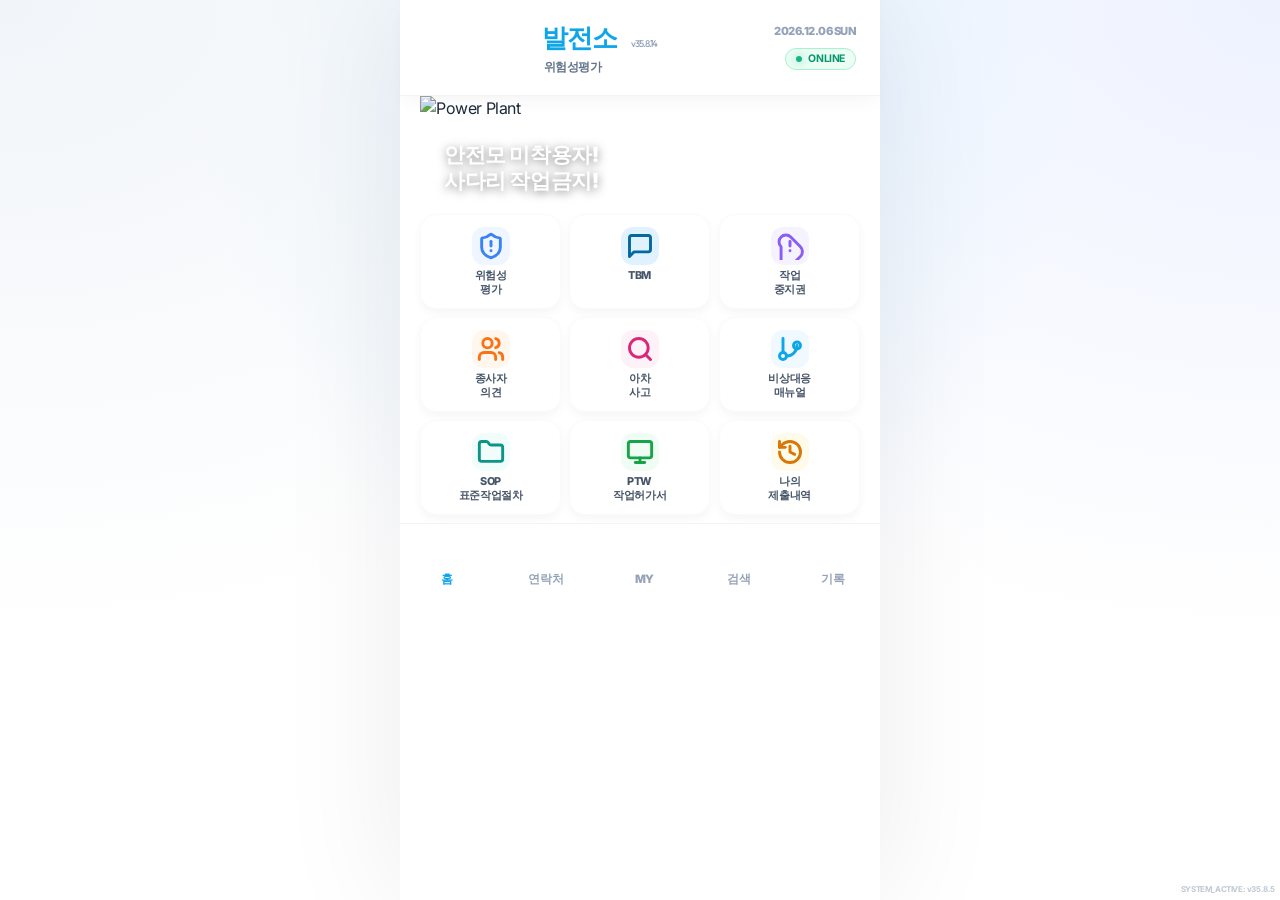
==== commit 312a5ed0: "v35.8.14: Branding Update (Power Plant Risk Assessment), Flat UI, & Intelligent Deduplication" ====
--- a/index.html
+++ b/index.html
@@ -3,10 +3,10 @@
 <head>
     <meta charset="UTF-8">
     <meta name="viewport" content="width=device-width, initial-scale=1.0, maximum-scale=1.0, user-scalable=no">
-    <title>KO-SFA | KOMIPO 스마트 안전점검 v35.8.5</title>
+    <title>발전소 위험성평가 v35.8.14</title>
     
     <!-- SEO & Branding -->
-    <meta name="description" content="KOMIPO 스마트 안전점검 - ULTIMATE POWER v35.8.5">
+    <meta name="description" content="발전소 위험성평가 - ULTIMATE POWER v35.8.14">
     <meta property="og:title" content="KOMIPO 스마트 안전 점검">
     <meta property="og:description" content="현장 중심의 실시간 위험성 평가 및 안전 조치 확인 시스템">
     <meta property="og:image" content="https://jungbu.vercel.app/assets/icon.png">
@@ -34,8 +34,8 @@
     <link rel="stylesheet" href="style.css?v=35.6.7">
     
     <!-- Critical Data (Native Loader) -->
-    <script src="master_data.js?v=35.8.5"></script>
-    <script src="pre_info_data.js?v=35.8.5"></script>
+    <script src="master_data.js?v=35.8.14"></script>
+    <script src="pre_info_data.js?v=35.8.14"></script>
 
 
 </head>
@@ -53,8 +53,8 @@
                 </div>
                 
                 <div class="logo-area" style="margin-left: 0;">
-                    <h1 class="logo-main">KOMIPO <span class="header-v-label">v35.8.5</span></h1>
-                    <p class="logo-sub">한국중부발전</p>
+                    <h1 class="logo-main">발전소 <span class="header-v-label">v35.8.14</span></h1>
+                    <p class="logo-sub">위험성평가</p>
                 </div>
 
 
@@ -343,97 +343,6 @@
                 </div>
 
                 <div class="certification-card" style="background: white; border-radius: 28px; padding: 1.75rem; border: 1.5px solid #f1f5f9; box-shadow: var(--shadow-lg); margin-bottom: 2rem; border-top: 6px solid var(--doing-indigo);">
-                    <style>
-                        .color-purple { background: #faf5ff; color: #a855f7 !important; }
-                        .color-orange { background: #fff7ed; color: #f97316 !important; }
-                        .color-red { background: #fef2f2; color: #ef4444 !important; }
-                        .color-gold { background: #fffbeb; color: #f59e0b !important; }
-                        .doing-header {
-    display: flex; justify-content: space-between; align-items: center;
-    padding: 1.2rem 20px; /* Restored to perfect alignment with cards */
-    margin-bottom: 0;
-    position: sticky; top: 0; z-index: 1100;
-    width: calc(100% + 40px); margin: 0 -20px 0 -20px;
-    background: rgba(255, 255, 255, 0.95); backdrop-filter: blur(20px);
-    border-bottom: 1.5px solid #f1f5f9;
-    box-shadow: 0 10px 15px -3px rgba(0, 0, 0, 0.03), 0 4px 6px -4px rgba(0, 0, 0, 0.02);
-}
-                        .logo-area {
-                            display: flex; flex-direction: column; gap: 2px;
-                            align-items: flex-start; margin: 0; padding: 0;
-                        }
-                        .logo-main {
-                            font-family: 'Outfit', sans-serif;
-                            font-size: 2.4rem; /* Adjusted to be 'large' but not 'too big' */
-                            font-weight: 950;
-                            color: var(--doing-blue); letter-spacing: -1.5px;
-                            margin: 0 !important; padding: 0 !important; line-height: 1.1;
-                        }
-                        .logo-sub {
-                            font-size: 1.4rem; /* Adjusted to be 'large' but not 'too big' */
-                            font-weight: 900; color: #475569;
-                            margin: 0 !important; padding: 0 !important;
-                            letter-spacing: -0.5px;
-                        }
-                        .grid-card span {
-                            font-size: 1.05rem; /* Enlarged for better legibility */
-                            font-weight: 800;
-                            color: #1e293b;
-                            line-height: 1.2;
-                            letter-spacing: -0.6px;
-                            text-align: center;
-                        }
-                        .grid-card {
-                            background: #ffffff;
-                            border: 1.5px solid #f1f5f9;
-                            border-radius: 24px;
-                            padding: 24px 10px;
-                            display: flex;
-                            flex-direction: column;
-                            align-items: center;
-                            justify-content: center;
-                            transition: all 0.4s cubic-bezier(0.175, 0.885, 0.32, 1.275); /* Bouncy smooth transition */
-                            box-shadow: 0 10px 15px -3px rgba(0, 0, 0, 0.05);
-                            cursor: pointer;
-                            position: relative;
-                            overflow: hidden;
-                        }
-                        .grid-card:hover {
-                            transform: translateY(-8px) scale(1.03);
-                            border-color: #0ea5e9 !important;
-                            box-shadow: 0 20px 40px rgba(14, 165, 233, 0.15);
-                            background: #fbfdff;
-                        }
-                        .grid-card:hover .icon-box {
-                            transform: scale(1.1) rotate(5deg);
-                            filter: brightness(1.1);
-                        }
-                        .grid-card:active { transform: scale(0.95); }
-                        .grid-card .icon-box {
-                            width: 50px; height: 50px; border-radius: 16px;
-                            display: flex; align-items: center; justify-content: center;
-                            margin-bottom: 8px;
-                            transition: all 0.3s ease;
-                        }
-                        /* 개선대책 컬러 로직: 안전조치와 동일하게 시작하며 클릭시만 빨간색 */
-                        .measure-list.improvement .measure-item {
-                            border: 1.5px solid #f1f5f9 !important;
-                            background: #ffffff !important;
-                            color: #1e293b !important; /* 기본은 무조건 검정 */
-                            transition: all 0.2s ease;
-                        }
-                        .measure-list.improvement .measure-item.improved {
-                            border-color: #fecaca !important;
-                            background: #fff5f5 !important;
-                            color: #ef4444 !important; /* 클릭 시에만 빨간색 */
-                        }
-                        .measure-list.improvement .measure-item.improved .m-checkbox.active-improve {
-                            background: #ef4444 !important;
-                            border-color: #ef4444 !important;
-                        }
-                        .measure-list.improvement .measure-item span { color: inherit !important; font-weight: 500 !important; }
-                        .measure-list.improvement .measure-item.improved span { font-weight: 600 !important; }
-                    </style>
                     <div style="display: flex; justify-content: space-between; align-items: center; margin-bottom: 1.25rem;">
                         <span style="font-size: 0.95rem; font-weight: 900; color: #1e293b; display: flex; align-items: center; gap: 8px;">
                             <i data-lucide="pen-tool" style="width:20px; color: var(--doing-indigo);"></i> 점검자 본인 확인 서명
--- a/style.css
+++ b/style.css
@@ -34,6 +34,8 @@
     overflow-x: hidden;
     letter-spacing: -0.4px;
     font-family: 'Inter', Pretendard, sans-serif;
+    line-height: 1.5; /* [v35.8.9] 시인성 개선: 기본 줄간격 확보 */
+    word-break: keep-all; /* [v35.8.12] 시인성 개선: 한글 단어 단위 줄바꿈 강제 */
 }
 
 .app-shell { min-height: 100vh; display: flex; justify-content: center; }
@@ -45,7 +47,7 @@
     /* [v26.3] GPU 부하 경감을 위해 프레임 블러 제거 (부드러운 스크롤 확보) */
     min-height: 100vh;
     position: relative;
-    padding: 0 20px 120px 20px;
+    padding: 0 0 120px 0; /* [v35.8.9] 가로 패딩 제거 (인셋 패딩 구조로 전환) */
     box-shadow: 0 0 120px rgba(15, 23, 42, 0.08);
     touch-action: pan-y;
 }
@@ -55,7 +57,7 @@
     display: flex; justify-content: space-between; align-items: center;
     padding: 1.2rem 24px; margin-bottom: 0;
     position: sticky; top: 0; z-index: 1100;
-    width: calc(100% + 40px); margin: 0 -20px 0 -20px;
+    width: 100%; margin: 0; /* [v35.8.9] 쏠림 현상 해결: calc 및 마이너스 마진 제거 */
     background: rgba(255, 255, 255, 0.95); backdrop-filter: blur(20px);
     border-bottom: 1.5px solid #f1f5f9;
     box-shadow: 0 10px 15px -3px rgba(0, 0, 0, 0.03), 0 4px 6px -4px rgba(0, 0, 0, 0.02);
@@ -100,11 +102,12 @@
 /* Dashboard Grid */
 .phase-section {
     display: none;
+    padding: 0 20px; /* [v35.8.9] 내부 콘텐츠 여백 통합 */
 }
 .phase-section.active {
     display: block;
 }
-.main-banner { position: relative; width: calc(100% + 40px); margin: 0 -20px; height: 110px; overflow: hidden; border-radius: 0 0 32px 32px; }
+.main-banner { position: relative; width: 100%; margin: 0; height: 110px; overflow: hidden; border-radius: 0 0 32px 32px; }
 .main-banner img { width: 100%; height: 100%; object-fit: cover; }
 .banner-overlay { position: absolute; bottom: 12px; left: 24px; color: white; text-shadow: 0 2px 10px rgba(0,0,0,0.5); }
 .banner-overlay h2 { font-size: 1.3rem; font-weight: 950; line-height: 1.25; }
@@ -168,7 +171,7 @@
 .check-item.checked .check-indicator { background: var(--doing-blue); border-color: var(--doing-blue); }
 .check-indicator i { color: white; width: 14px; height: 14px; display: none; stroke-width: 4px; }
 .check-item.checked .check-indicator i { display: block; }
-.risk { font-weight: 900; font-size: 1.15rem; color: #1e293b; flex: 1; line-height: 1.35; word-break: keep-all; }
+.risk { font-weight: 950; font-size: 1.15rem; color: #1e293b; flex: 1; line-height: 1.5; word-break: keep-all; overflow-wrap: break-word; }
 
 .measure-container { max-height: 0; overflow: hidden; opacity: 0; transition: 0.4s; }
 .check-item.expanded .measure-container { max-height: 2000px; opacity: 1; margin-top: 1.5rem; padding-top: 1.5rem; border-top: 1.2px dashed #e2e8f0; }
@@ -386,7 +389,7 @@
 .score-badge { padding: 4px 12px; border-radius: 12px; font-weight: 950; font-size: 0.85rem; display: inline-block; min-width: 36px; text-align: center; border: 1.5px solid transparent; }
 
 /* Stepper */
-.stepper-container { margin-bottom: 25px; }
+.stepper-container { margin-bottom: 25px; padding: 0 20px; }
 .step-nodes { display: flex; justify-content: space-between; margin-bottom: 15px; position: relative; }
 .step-node { display: flex; flex-direction: column; align-items: center; gap: 6px; z-index: 2; opacity: 0.4; }
 .step-node.active { opacity: 1; }
@@ -467,7 +470,7 @@
     height: 80px; background: rgba(255, 255, 255, 0.95); backdrop-filter: blur(20px); 
     display: flex; justify-content: space-around; align-items: center; 
     border-top: 1.2px solid #f1f5f9;
-    position: sticky; bottom: 0; z-index: 1200; width: calc(100% + 40px); margin: 0 -20px;
+    position: sticky; bottom: 0; z-index: 1200; width: 100%; margin: 0;
 }
 .nav-item { display: flex; flex-direction: column; align-items: center; color: #94a3b8; gap: 5px; cursor: pointer; transition: 0.3s; }
 .nav-item:active { transform: scale(0.9); }
@@ -975,3 +978,9 @@
 .dept-banner-card:hover .dbc-arrow {
     transform: translateX(5px) scale(1.1);
 }
+/* [v35.8.12] Banner word-wrap optimization */
+#context-banner span {
+    word-break: keep-all;
+    overflow-wrap: break-word;
+    display: inline-block; /* 단어 뭉침 보호 */
+}
